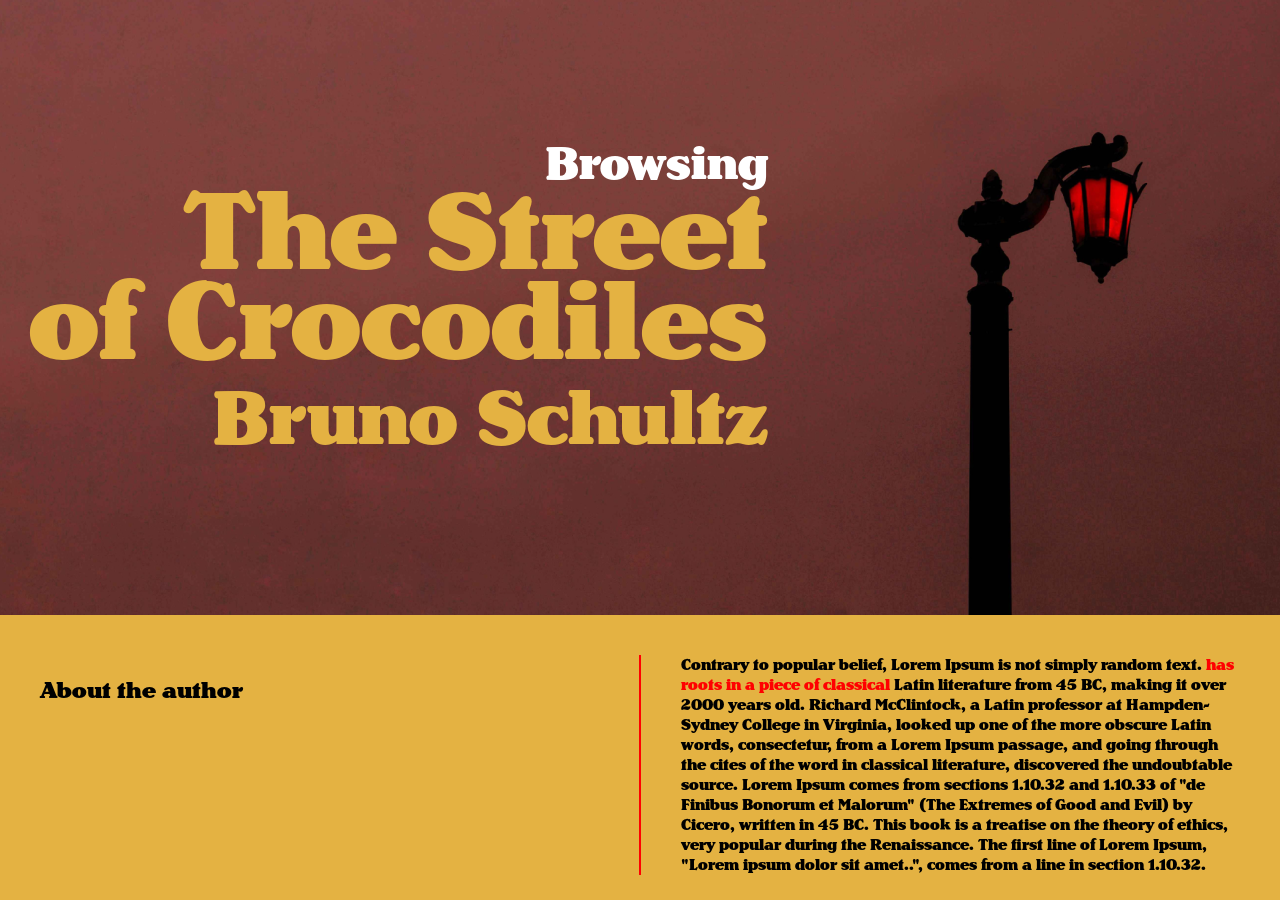
==== index.html @ d5dfa168 "Added overall design and assets" ====
<!DOCTYPE html>
<html lang="en">
  <head>
    <title>Marmo</title>
    <link rel="stylesheet" href="main.css">
  </head>
  <body>
    <div class="hero">
      <div class="hero__text">
          <h2 class="hero__browse">Browsing</h2>
          <h1 class="hero__croc">The Street <br>of Crocodiles</h1>
          <h2 class="hero__bruno">Bruno Schultz</h2>
      </div>
    </div>
    <div class="content-container">
      <div class="content">
        <div class="content__left">
           <h2>About the author</h2>
           <img src="" alt="">
        </div>
        <div class="content__right">
          Contrary to popular belief, Lorem Ipsum is not simply random text. <span class="cred"> has roots in a piece of classical </span>Latin literature from 45 BC, making it over 2000 years old. Richard McClintock, a Latin professor at Hampden-Sydney College in Virginia, looked up one of the more obscure Latin words, consectetur, from a Lorem Ipsum passage, and going through the cites of the word in classical literature, discovered the undoubtable source. Lorem Ipsum comes from sections 1.10.32 and 1.10.33 of "de Finibus Bonorum et Malorum" (The Extremes of Good and Evil) by Cicero, written in 45 BC. This book is a treatise on the theory of ethics, very popular during the Renaissance. The first line of Lorem Ipsum, "Lorem ipsum dolor sit amet..", comes from a line in section 1.10.32.
        </div>
      </div>
    </div>
  </body>
</html>
---- main.css ----
html,
body {
    margin: 0;
    width: 100%;
    height: 100%;
    background-color: #E4B242;
}

@font-face {
    font-family: "henriette";
    src: url("assets/henriette_black.woff") format('woff');
}

.hero-container {
    
}

.hero {
    position: relative;
    width: 100%;
    height: 615px;
    background-image: url(assets/hero-background.png);
    background-size: cover;
    background-repeat: no-repeat;
    
}

.hero__text {
    font-family: "henriette";
    text-align: right;
    max-width: 60%;
    padding-top: 140px;
}

.hero__croc {
    margin: 0;
    font-size: 115px;
    line-height: 90px;
    color: #E4B242;
}

.hero__browse {
    margin: 0;
    font-size: 48px;
    line-height: 48px;
    color: white;
}

.hero__bruno {
    margin: 0;
    font-size: 80px;
    color: #E4B242;
}

.content-container {
    max-width: 1400px;
    margin-left: auto;
    margin-right: auto;
    padding-top: 40px;
}

.content {
    font-family: "henriette";
    display: flex;
}

.content__left {
    flex-basis: 50%;
    padding: 0 40px 0 40px;
}

.content__right {
    flex-basis: 50%;
    padding: 0 40px 0 40px;
    border-left: 2px solid red;
}

.cred {
    color: red;
}
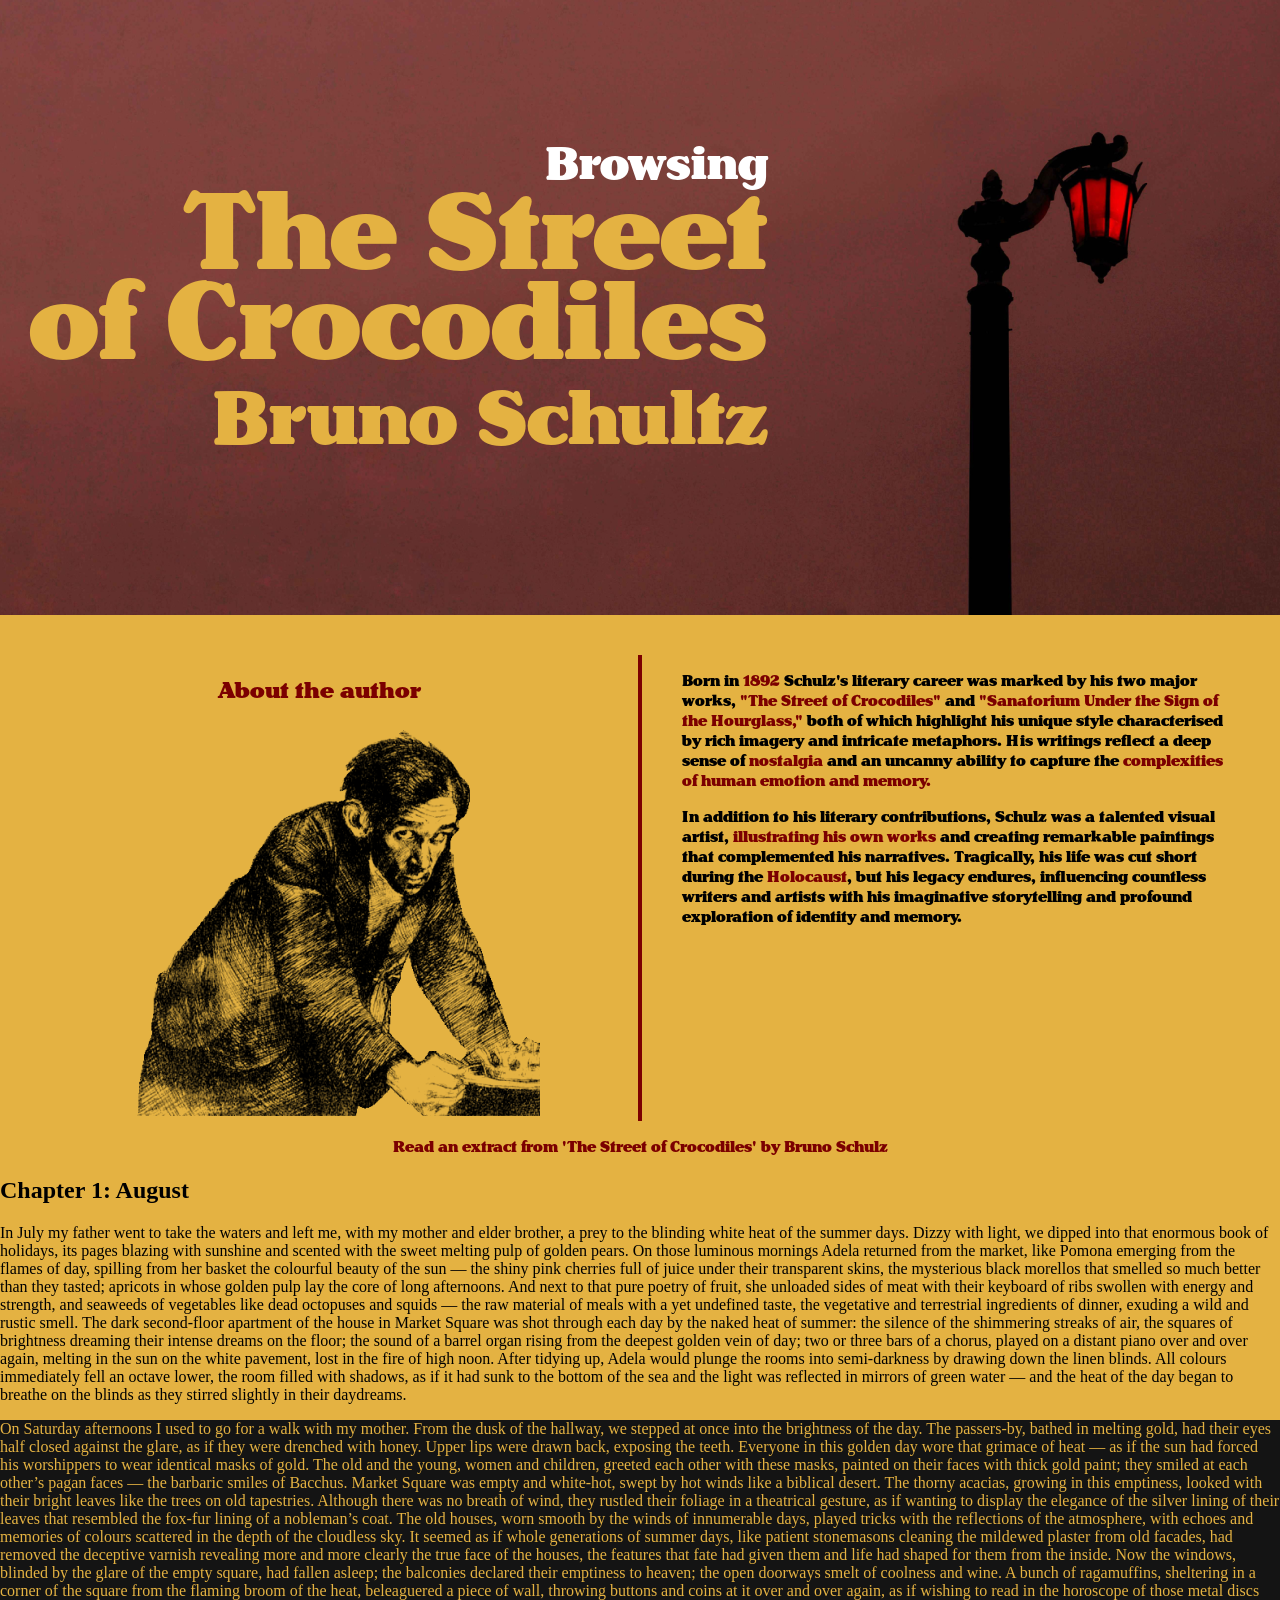
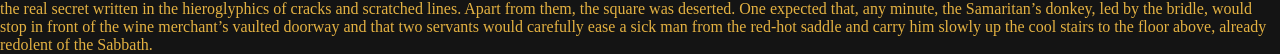
==== commit 878b6a4a: "70 percent done hope" ====
--- a/index.html
+++ b/index.html
@@ -1,27 +1,105 @@
 <!DOCTYPE html>
 <html lang="en">
-  <head>
-    <title>Marmo</title>
-    <link rel="stylesheet" href="main.css">
-  </head>
-  <body>
-    <div class="hero">
-      <div class="hero__text">
-          <h2 class="hero__browse">Browsing</h2>
-          <h1 class="hero__croc">The Street <br>of Crocodiles</h1>
-          <h2 class="hero__bruno">Bruno Schultz</h2>
+
+<head>
+  <title>The Street of Crocodiles</title>
+  <link rel="stylesheet" href="main.css">
+</head>
+
+<body>
+  <div class="hero">
+    <div class="hero__text">
+      <h2 class="hero__browse">Browsing</h2>
+      <h1 class="hero__croc">The Street <br>of Crocodiles</h1>
+      <h2 class="hero__bruno">Bruno Schultz</h2>
+    </div>
+  </div>
+  <div class="content-container">
+    <div class="content">
+      <div class="content__left">
+        <h2>About the author</h2>
+        <div class="hero__brunopic">
+          <img src="assets/brunotransparent.png" alt="Transparent image of Bruno Schultz' self-portrait">
+        </div>
+      </div>
+      <div class="content__right">
+        <p>Born in <span style="color: #7B0000;">1892</span> Schulz's literary career was marked by his two major works,
+          <span style="color: #7B0000;">"The Street of Crocodiles"</span> and <span style="color: #7B0000;">"Sanatorium
+            Under the Sign of the Hourglass,"</span> both of which highlight his unique style characterised by rich
+          imagery and intricate metaphors. His writings reflect a deep sense of <span
+            style="color: #7B0000;">nostalgia</span> and an uncanny ability to capture the <span
+            style="color: #7B0000;">complexities of human emotion and memory.</span>
+        </p>
+
+        <p> In addition to his literary contributions, Schulz was a talented visual artist, <span
+            style="color: #7B0000;">illustrating his own works</span> and creating remarkable paintings that
+          complemented
+          his narratives. Tragically, his life was cut short during the <span style="color: #7B0000;">Holocaust</span>,
+          but his legacy endures, influencing countless writers and artists with his imaginative storytelling and
+          profound
+          exploration of identity and memory.</p>
       </div>
     </div>
-    <div class="content-container">
-      <div class="content">
-        <div class="content__left">
-           <h2>About the author</h2>
-           <img src="" alt="">
+    <div class="content__read">
+      <p>Read an extract from 'The Street of Crocodiles' by Bruno Schulz</p>
+    </div>
+    <div class="body-container">
+      <div class="body__top">
+        <div class="body__chapter">
+          <h2>Chapter 1: August</h2>
         </div>
-        <div class="content__right">
-          Contrary to popular belief, Lorem Ipsum is not simply random text. <span class="cred"> has roots in a piece of classical </span>Latin literature from 45 BC, making it over 2000 years old. Richard McClintock, a Latin professor at Hampden-Sydney College in Virginia, looked up one of the more obscure Latin words, consectetur, from a Lorem Ipsum passage, and going through the cites of the word in classical literature, discovered the undoubtable source. Lorem Ipsum comes from sections 1.10.32 and 1.10.33 of "de Finibus Bonorum et Malorum" (The Extremes of Good and Evil) by Cicero, written in 45 BC. This book is a treatise on the theory of ethics, very popular during the Renaissance. The first line of Lorem Ipsum, "Lorem ipsum dolor sit amet..", comes from a line in section 1.10.32.
-        </div>
+        <p>In July my father went to take the waters and left me, with my mother and elder brother, a prey to the
+          blinding white heat of the summer days. Dizzy with light, we dipped into that enormous book of holidays, its
+          pages blazing with sunshine and scented with the sweet melting pulp of golden pears.
+
+          On those luminous mornings Adela returned from the market, like Pomona emerging from the flames of day,
+          spilling from her basket the colourful beauty of the sun — the shiny pink cherries full of juice under their
+          transparent skins, the mysterious black morellos that smelled so much better than they tasted; apricots in
+          whose golden pulp lay the core of long afternoons. And next to that pure poetry of fruit, she unloaded sides
+          of meat with their keyboard of ribs swollen with energy and strength, and seaweeds of vegetables like dead
+          octopuses and squids — the raw material of meals with a yet undefined taste, the vegetative and terrestrial
+          ingredients of dinner, exuding a wild and rustic smell.
+
+          The dark second-floor apartment of the house in Market Square was shot through each day by the naked heat of
+          summer: the silence of the shimmering streaks of air, the squares of brightness dreaming their intense
+          dreams on the floor; the sound of a barrel organ rising from the deepest golden vein of day; two or three
+          bars of a chorus, played on a distant piano over and over again, melting in the sun on the white pavement,
+          lost in the fire of high noon.
+
+          After tidying up, Adela would plunge the rooms into semi-darkness by drawing down the linen blinds. All
+          colours immediately fell an octave lower, the room filled with shadows, as if it had sunk to the bottom of
+          the sea and the light was reflected in mirrors of green water — and the heat of the day began to breathe on
+          the blinds as they stirred slightly in their daydreams.
+        </p>
+      </div>
+      <div class="body__mid">
+        <p>On Saturday afternoons I used to go for a walk with my mother. From the dusk of the hallway, we stepped at
+          once into the brightness of the day. The passers-by, bathed in melting gold, had their eyes half closed
+          against the glare, as if they were drenched with honey. Upper lips were drawn back, exposing the teeth.
+          Everyone in this golden day wore that grimace of heat — as if the sun had forced his worshippers to wear
+          identical masks of gold. The old and the young, women and children, greeted each other with these masks,
+          painted on their faces with thick gold paint; they smiled at each other’s pagan faces — the barbaric smiles of
+          Bacchus.
+
+          Market Square was empty and white-hot, swept by hot winds like a biblical desert. The thorny acacias, growing
+          in this emptiness, looked with their bright leaves like the trees on old tapestries. Although there was no
+          breath of wind, they rustled their foliage in a theatrical gesture, as if wanting to display the elegance of
+          the silver lining of their leaves that resembled the fox-fur lining of a nobleman’s coat. The old houses, worn
+          smooth by the winds of innumerable days, played tricks with the reflections of the atmosphere, with echoes and
+          memories of colours scattered in the depth of the cloudless sky. It seemed as if whole generations of summer
+          days, like patient stonemasons cleaning the mildewed plaster from old facades, had removed the deceptive
+          varnish revealing more and more clearly the true face of the houses, the features that fate had given them and
+          life had shaped for them from the inside. Now the windows, blinded by the glare of the empty square, had
+          fallen asleep; the balconies declared their emptiness to heaven; the open doorways smelt of coolness and wine.
+
+          A bunch of ragamuffins, sheltering in a corner of the square from the flaming broom of the heat, beleaguered a
+          piece of wall, throwing buttons and coins at it over and over again, as if wishing to read in the horoscope of
+          those metal discs the real secret written in the hieroglyphics of cracks and scratched lines. Apart from them,
+          the square was deserted. One expected that, any minute, the Samaritan’s donkey, led by the bridle, would stop
+          in front of the wine merchant’s vaulted doorway and that two servants would carefully ease a sick man from the
+          red-hot saddle and carry him slowly up the cool stairs to the floor above, already redolent of the Sabbath.</p>
       </div>
     </div>
-  </body>
-</html>
+</body>
+
+</html>
--- a/main.css
+++ b/main.css
@@ -9,10 +9,6 @@
 @font-face {
     font-family: "henriette";
     src: url("assets/henriette_black.woff") format('woff');
-}
-
-.hero-container {
-    
 }
 
 .hero {
@@ -67,14 +63,34 @@
 .content__left {
     flex-basis: 50%;
     padding: 0 40px 0 40px;
+    text-align: center;
+    color: #7B0000;
 }
 
 .content__right {
     flex-basis: 50%;
     padding: 0 40px 0 40px;
-    border-left: 2px solid red;
+    border-left: 4px solid #7B0000;
 }
 
-.cred {
-    color: red;
+.hero__brunopic {
+    max-width: 440;
+    max-height: 390;
+}
+
+.content__read {
+    font-family: "henriette";
+    text-align: center;
+    color: #7B0000;
+
+}
+
+.body__top {
+
+}
+
+.body__mid {
+    background-color: #141414;
+    max-width: 100%;
+    color: #E4B242;
 }
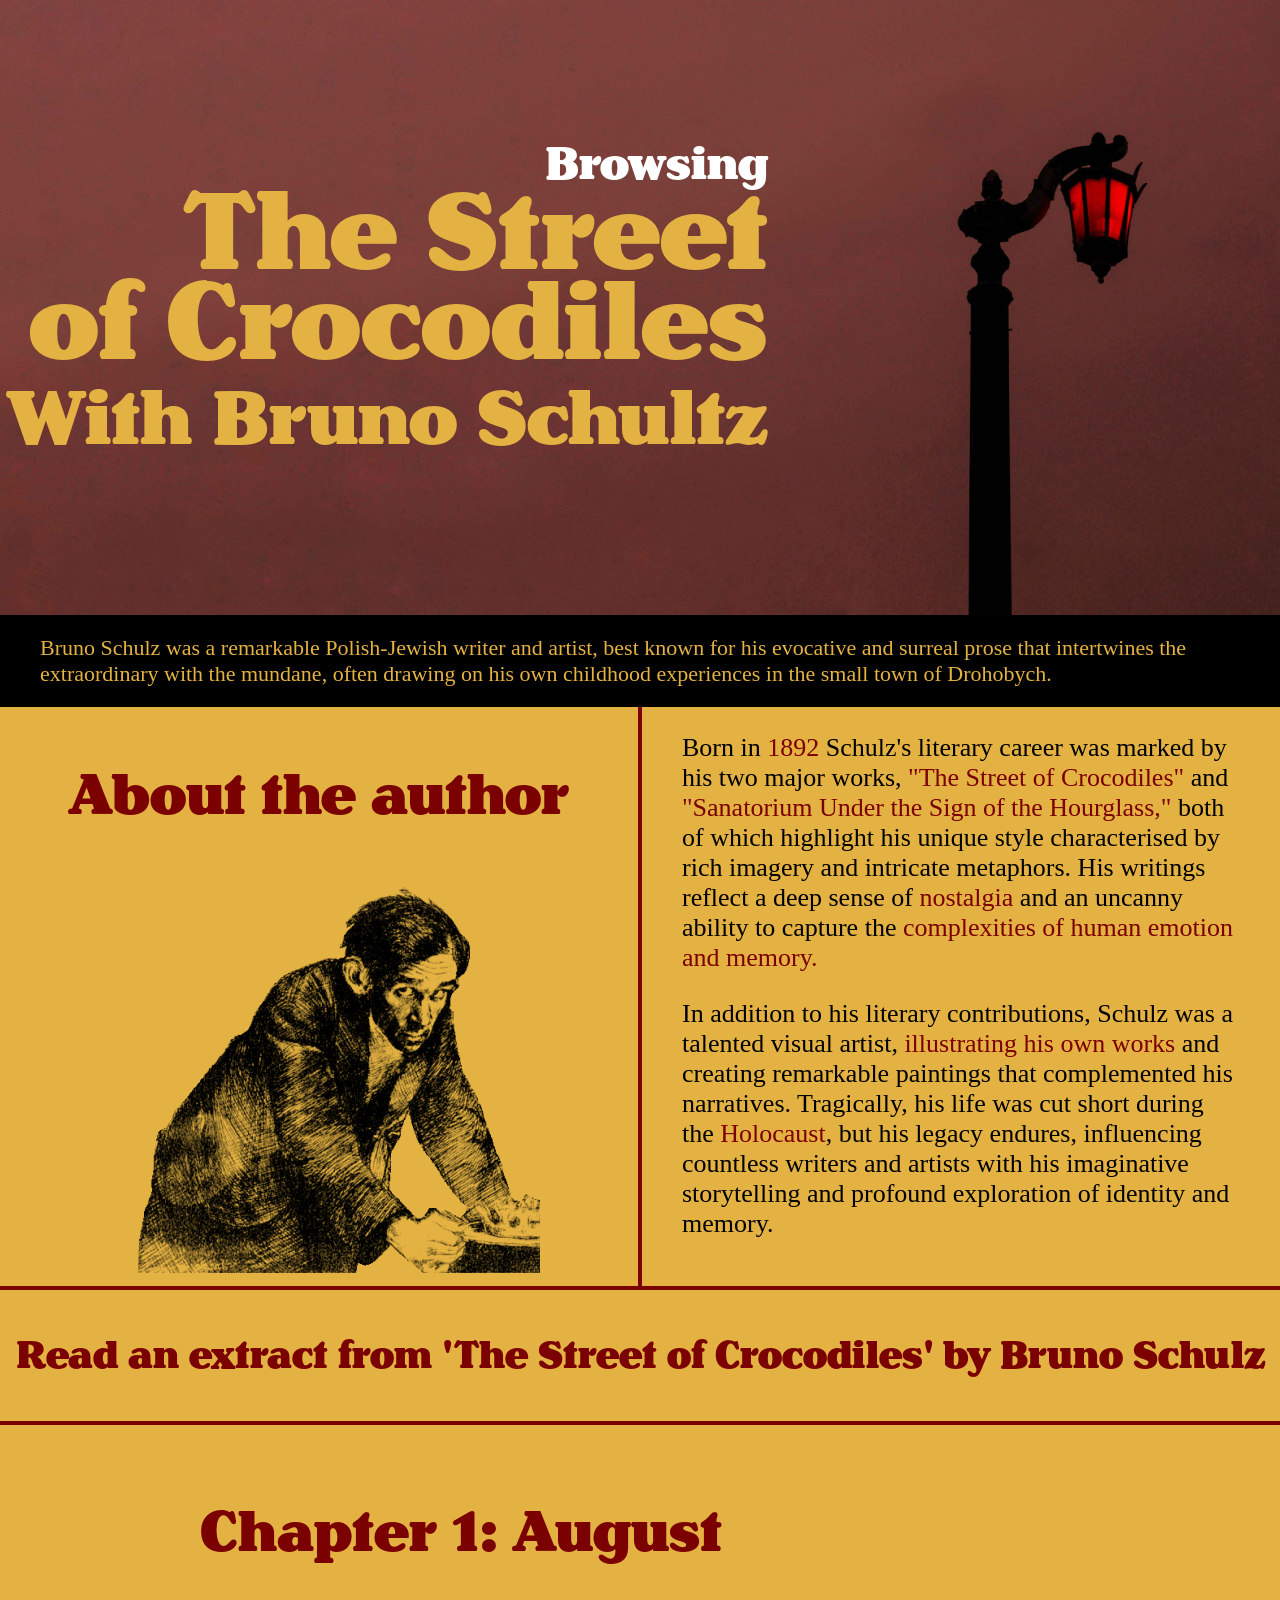
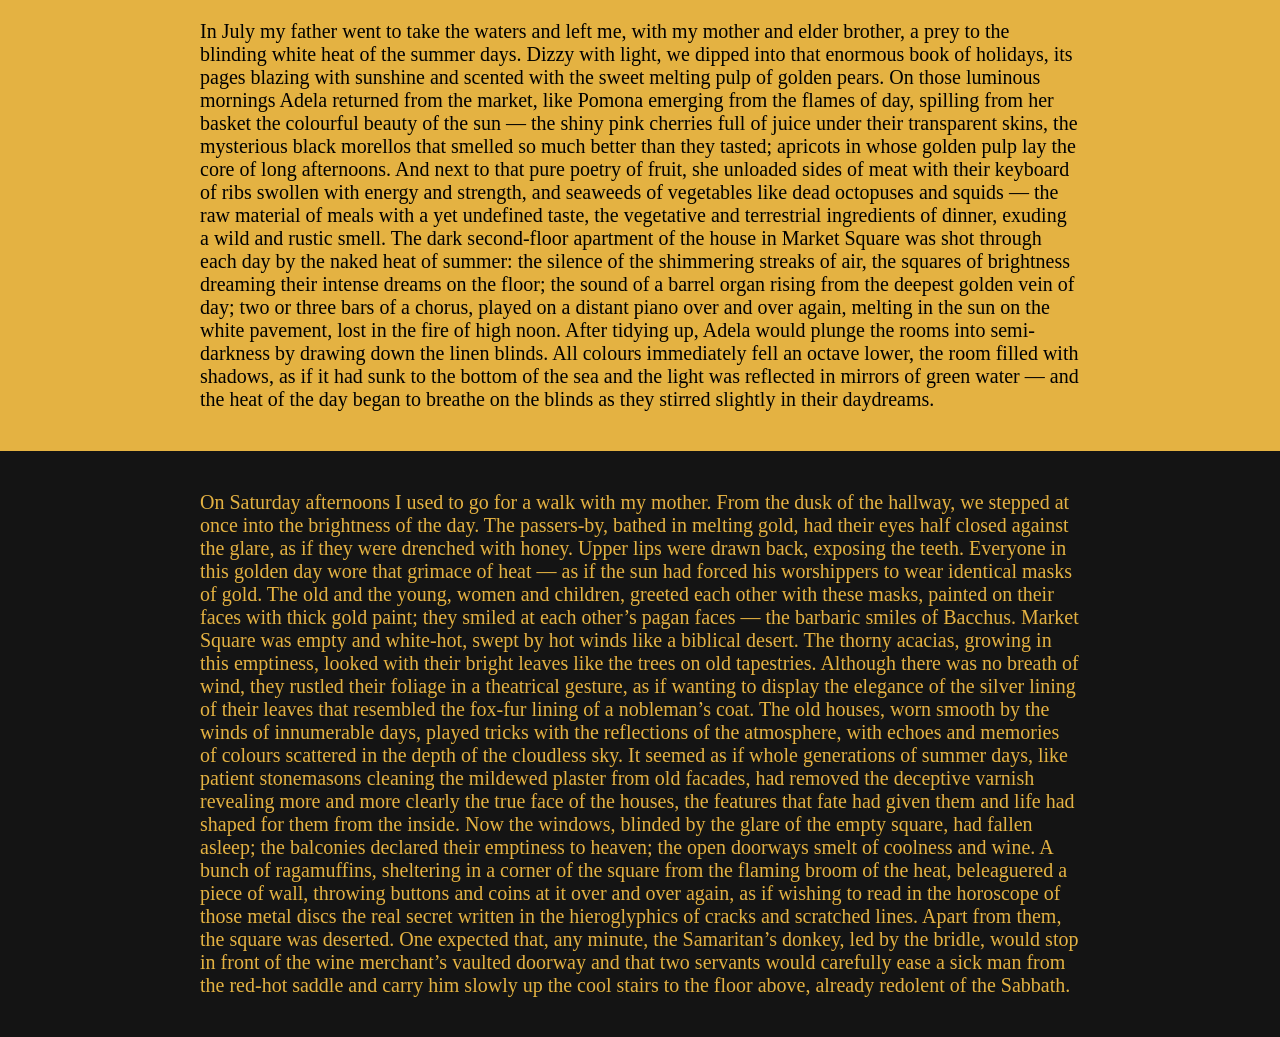
==== commit 4e738682: "colour n boxes" ====
--- a/index.html
+++ b/index.html
@@ -5,14 +5,24 @@
   <title>The Street of Crocodiles</title>
   <link rel="stylesheet" href="main.css">
 </head>
+<style>
+  html {
+    cursor: url(), auto;
+  }
+</style>
 
 <body>
   <div class="hero">
     <div class="hero__text">
-      <h2 class="hero__browse">Browsing</h2>
+      <h1 class="hero__browse">Browsing</h1>
       <h1 class="hero__croc">The Street <br>of Crocodiles</h1>
-      <h2 class="hero__bruno">Bruno Schultz</h2>
+      <h2 class="hero__bruno">With Bruno Schultz</h2>
     </div>
+  </div>
+  <div class="content-pro">
+    <p>Bruno Schulz was a remarkable Polish-Jewish writer and artist, best known for his evocative and surreal prose
+      that intertwines the extraordinary with the mundane, often drawing on his own childhood experiences in the small
+      town of Drohobych.</p>
   </div>
   <div class="content-container">
     <div class="content">
@@ -97,7 +107,8 @@
           those metal discs the real secret written in the hieroglyphics of cracks and scratched lines. Apart from them,
           the square was deserted. One expected that, any minute, the Samaritan’s donkey, led by the bridle, would stop
           in front of the wine merchant’s vaulted doorway and that two servants would carefully ease a sick man from the
-          red-hot saddle and carry him slowly up the cool stairs to the floor above, already redolent of the Sabbath.</p>
+          red-hot saddle and carry him slowly up the cool stairs to the floor above, already redolent of the Sabbath.
+        </p>
       </div>
     </div>
 </body>
--- a/main.css
+++ b/main.css
@@ -11,6 +11,11 @@
     src: url("assets/henriette_black.woff") format('woff');
 }
 
+@font-face {
+    font-family: "henriette-reg";
+    src: url("assets/henriette_reg.woff") format('woff');
+}
+
 .hero {
     position: relative;
     width: 100%;
@@ -18,7 +23,6 @@
     background-image: url(assets/hero-background.png);
     background-size: cover;
     background-repeat: no-repeat;
-    
 }
 
 .hero__text {
@@ -52,22 +56,38 @@
     max-width: 1400px;
     margin-left: auto;
     margin-right: auto;
-    padding-top: 40px;
 }
 
 .content {
-    font-family: "henriette";
+    font-family: "henriette_reg";
     display: flex;
 }
 
+.content-pro {
+    font-family: "henriette_reg";
+    font-size: 22px;
+    background-color: black;
+    color: #E4B242;
+    padding: 20px 0 20px 0;
+}
+
+.content-pro p{
+    max-width: 1200px;
+    margin: 0 auto 0 auto;
+}
+
 .content__left {
+    font-size: 40px;
+    font-family: "henriette";
     flex-basis: 50%;
+    margin: 0px 0px 0px 0px;
     padding: 0 40px 0 40px;
     text-align: center;
     color: #7B0000;
 }
 
 .content__right {
+    font-size: 26px;
     flex-basis: 50%;
     padding: 0 40px 0 40px;
     border-left: 4px solid #7B0000;
@@ -79,18 +99,33 @@
 }
 
 .content__read {
+    font-size: 40px;
     font-family: "henriette";
     text-align: center;
+    color: #7B0000;
+    border-bottom: 4px solid #7B0000;
+    border-top: 4px solid #7B0000;
+
+}
+
+.body__chapter {
+    font-size: 40px;
+    font-family: "henriette";
     color: #7B0000;
 
 }
 
 .body__top {
-
+    font-size: 20px;
+    font-family: "henriette_reg";
+    padding: 20px 200px 20px 200px;
 }
 
 .body__mid {
+    font-size: 20px;
+    font-family: "henriette_reg";
     background-color: #141414;
     max-width: 100%;
     color: #E4B242;
+    padding: 20px 200px 20px 200px;
 }
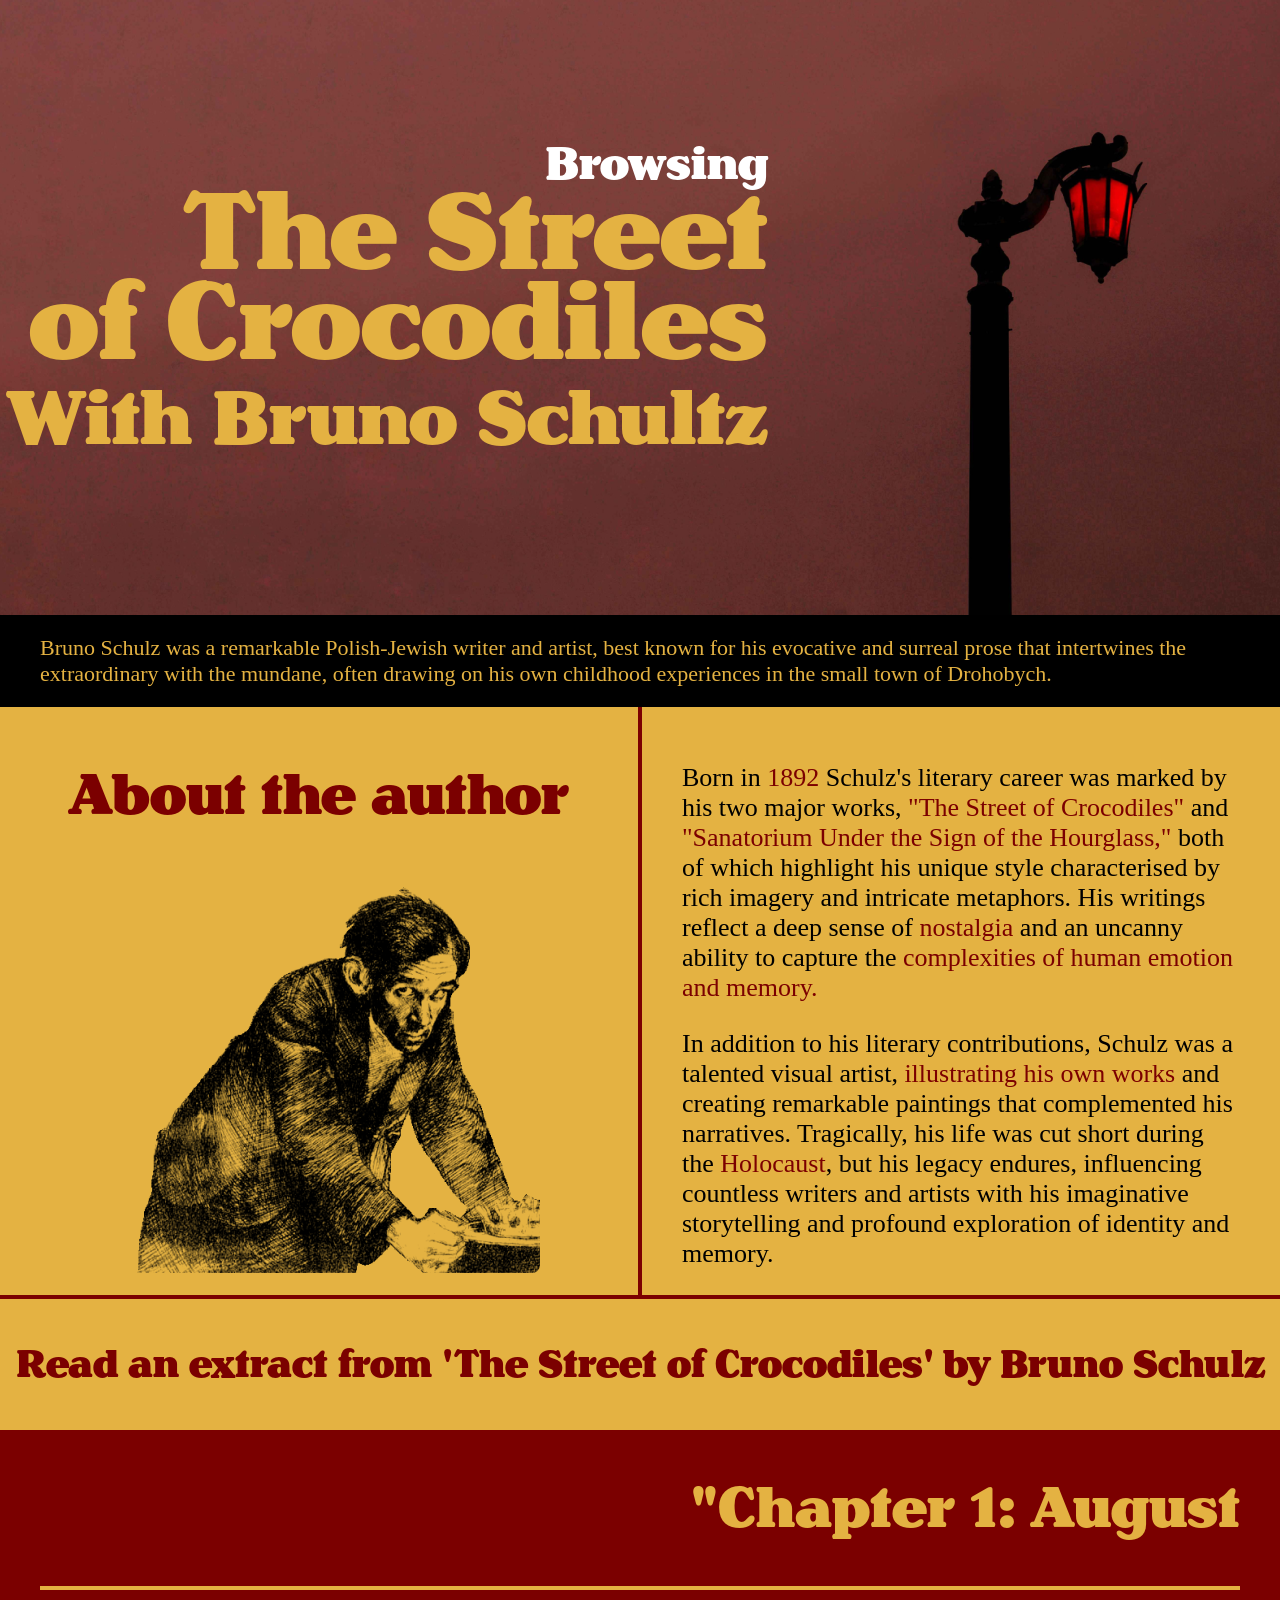
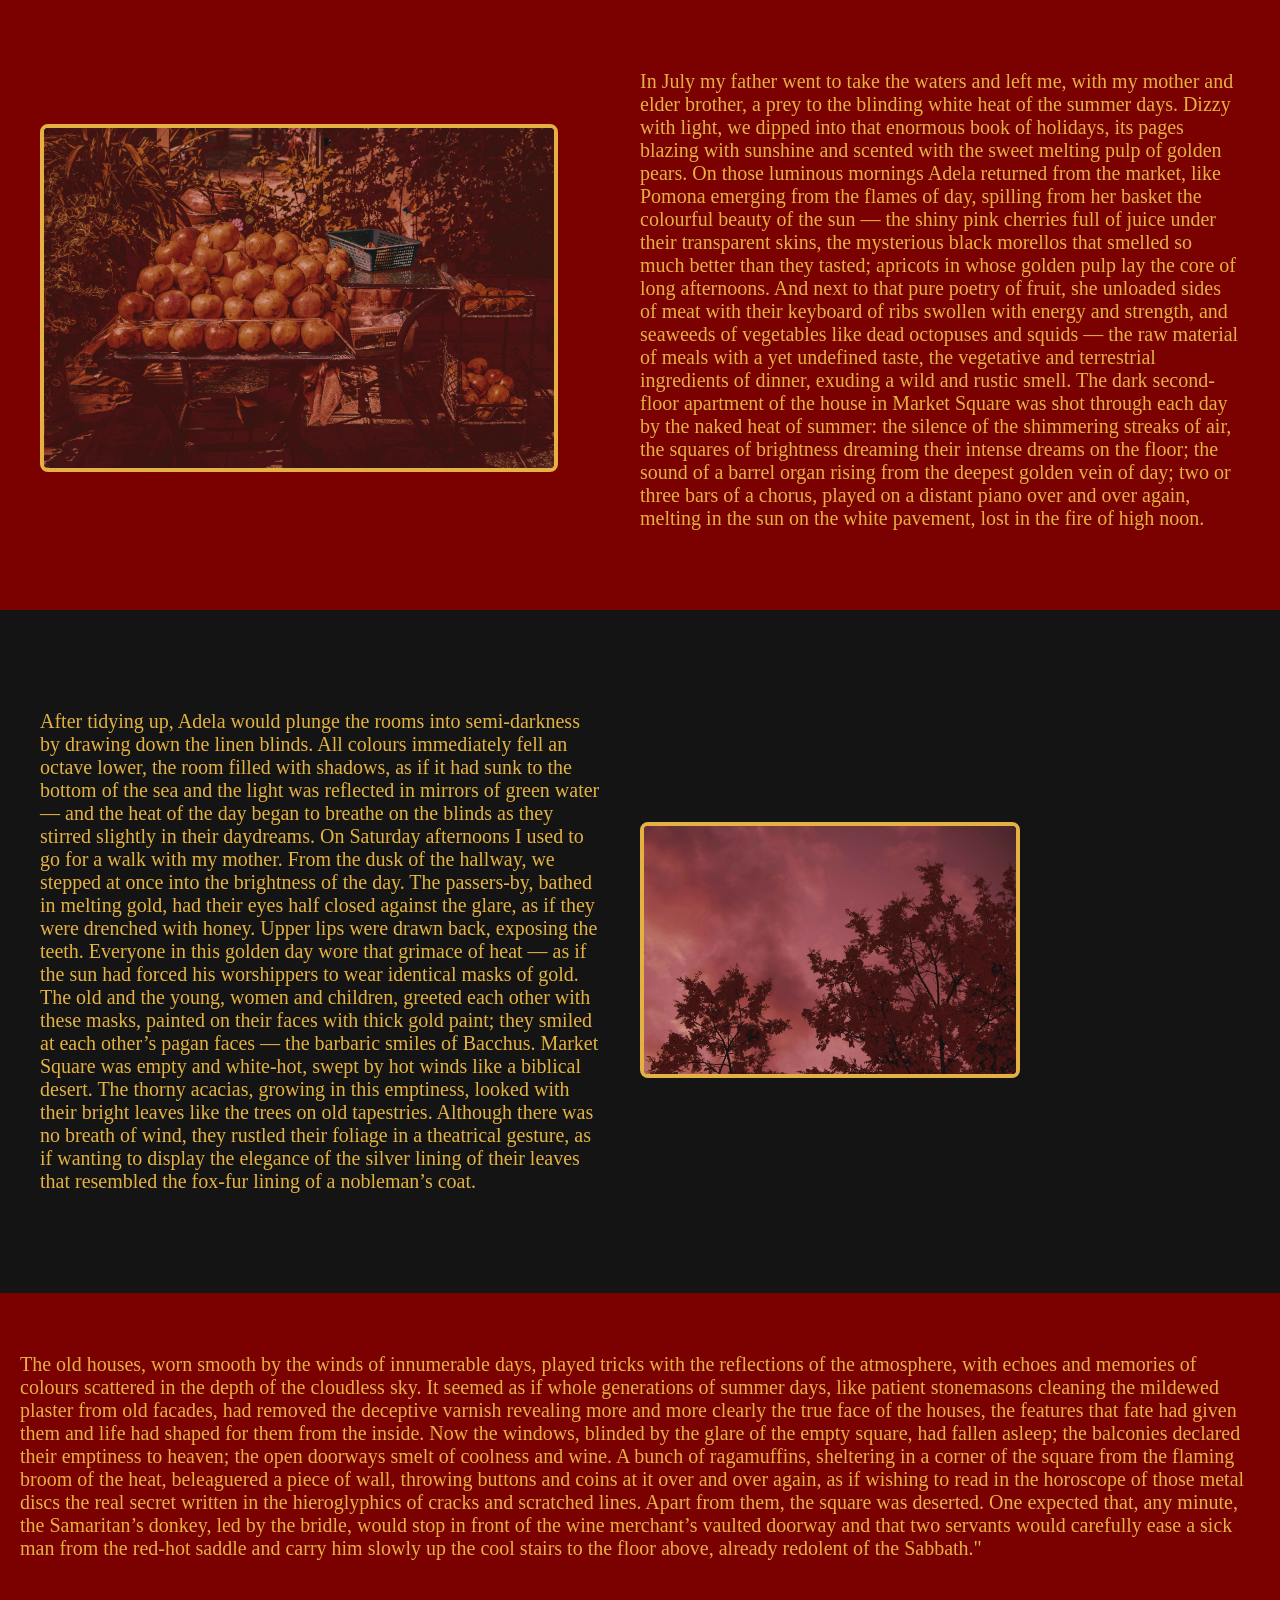
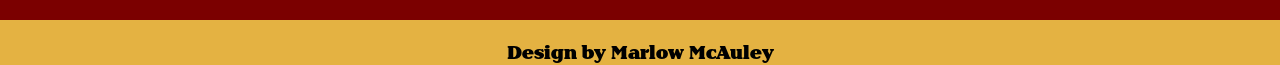
==== commit 288037b7: "fixed black box" ====
--- a/index.html
+++ b/index.html
@@ -8,6 +8,10 @@
 <style>
   html {
     cursor: url(), auto;
+  }
+
+  img {
+    border-radius: 8px;
   }
 </style>
 
@@ -28,8 +32,9 @@
     <div class="content">
       <div class="content__left">
         <h2>About the author</h2>
-        <div class="hero__brunopic">
-          <img src="assets/brunotransparent.png" alt="Transparent image of Bruno Schultz' self-portrait">
+        <div class="brunopic">
+          <img src="assets/brunotransparent.png" alt="Transparent image of Bruno Schultz' self-portrait" width="441"
+            height="390">
         </div>
       </div>
       <div class="content__right">
@@ -46,18 +51,22 @@
           complemented
           his narratives. Tragically, his life was cut short during the <span style="color: #7B0000;">Holocaust</span>,
           but his legacy endures, influencing countless writers and artists with his imaginative storytelling and
-          profound
-          exploration of identity and memory.</p>
+          profound exploration of identity and memory.</p>
       </div>
     </div>
     <div class="content__read">
       <p>Read an extract from 'The Street of Crocodiles' by Bruno Schulz</p>
     </div>
-    <div class="body-container">
-      <div class="body__top">
-        <div class="body__chapter">
-          <h2>Chapter 1: August</h2>
-        </div>
+  </div>
+  <div class="body-container">
+    <div class="body__chapter">
+      <h2>"Chapter 1: August</h2>
+    </div>
+    <div class="body__top">
+      <div class="top__fruit">
+        <img src="assets/fruitred.jpg" alt="a stall of pomegranites sitting with a red hue" width="510" height="340">
+      </div>
+      <div class="top__text">
         <p>In July my father went to take the waters and left me, with my mother and elder brother, a prey to the
           blinding white heat of the summer days. Dizzy with light, we dipped into that enormous book of holidays, its
           pages blazing with sunshine and scented with the sweet melting pulp of golden pears.
@@ -75,15 +84,19 @@
           dreams on the floor; the sound of a barrel organ rising from the deepest golden vein of day; two or three
           bars of a chorus, played on a distant piano over and over again, melting in the sun on the white pavement,
           lost in the fire of high noon.
-
-          After tidying up, Adela would plunge the rooms into semi-darkness by drawing down the linen blinds. All
+        </p>
+      </div>
+    </div>
+  </div>
+  <div class="mid-container">
+    <div class="body__mid">
+      <div class="mid__text">
+        <p>After tidying up, Adela would plunge the rooms into semi-darkness by drawing down the linen blinds. All
           colours immediately fell an octave lower, the room filled with shadows, as if it had sunk to the bottom of
           the sea and the light was reflected in mirrors of green water — and the heat of the day began to breathe on
           the blinds as they stirred slightly in their daydreams.
-        </p>
-      </div>
-      <div class="body__mid">
-        <p>On Saturday afternoons I used to go for a walk with my mother. From the dusk of the hallway, we stepped at
+
+          On Saturday afternoons I used to go for a walk with my mother. From the dusk of the hallway, we stepped at
           once into the brightness of the day. The passers-by, bathed in melting gold, had their eyes half closed
           against the glare, as if they were drenched with honey. Upper lips were drawn back, exposing the teeth.
           Everyone in this golden day wore that grimace of heat — as if the sun had forced his worshippers to wear
@@ -94,23 +107,38 @@
           Market Square was empty and white-hot, swept by hot winds like a biblical desert. The thorny acacias, growing
           in this emptiness, looked with their bright leaves like the trees on old tapestries. Although there was no
           breath of wind, they rustled their foliage in a theatrical gesture, as if wanting to display the elegance of
-          the silver lining of their leaves that resembled the fox-fur lining of a nobleman’s coat. The old houses, worn
-          smooth by the winds of innumerable days, played tricks with the reflections of the atmosphere, with echoes and
-          memories of colours scattered in the depth of the cloudless sky. It seemed as if whole generations of summer
-          days, like patient stonemasons cleaning the mildewed plaster from old facades, had removed the deceptive
-          varnish revealing more and more clearly the true face of the houses, the features that fate had given them and
-          life had shaped for them from the inside. Now the windows, blinded by the glare of the empty square, had
-          fallen asleep; the balconies declared their emptiness to heaven; the open doorways smelt of coolness and wine.
-
-          A bunch of ragamuffins, sheltering in a corner of the square from the flaming broom of the heat, beleaguered a
-          piece of wall, throwing buttons and coins at it over and over again, as if wishing to read in the horoscope of
-          those metal discs the real secret written in the hieroglyphics of cracks and scratched lines. Apart from them,
-          the square was deserted. One expected that, any minute, the Samaritan’s donkey, led by the bridle, would stop
-          in front of the wine merchant’s vaulted doorway and that two servants would carefully ease a sick man from the
-          red-hot saddle and carry him slowly up the cool stairs to the floor above, already redolent of the Sabbath.
+          the silver lining of their leaves that resembled the fox-fur lining of a nobleman’s coat.
         </p>
       </div>
+      <div class="mid__tree">
+        <img src="assets/treered.jpg" alt="blossom tree with a sky background with a red hue over the whole image"
+          width="372" height="248">
+      </div>
     </div>
+  </div>
+  <div class="body__end">
+    <p>
+      The old houses, worn smooth by the winds of innumerable days, played tricks with the reflections of the
+      atmosphere, with echoes and memories of colours scattered in the depth of the cloudless sky. It seemed as if
+      whole generations of summer days, like patient stonemasons cleaning the mildewed plaster from old facades, had
+      removed the deceptive varnish revealing more and more clearly the true face of the houses, the features that
+      fate had given them and life had shaped for them from the inside. Now the windows, blinded by the glare of the
+      empty square, had fallen asleep; the balconies declared their emptiness to heaven; the open doorways smelt of
+      coolness and wine.
+
+      A bunch of ragamuffins, sheltering in a corner of the square from the flaming broom of the heat, beleaguered a
+      piece of wall, throwing buttons and coins at it over and over again, as if wishing to read in the horoscope of
+      those metal discs the real secret written in the hieroglyphics of cracks and scratched lines. Apart from them,
+      the square was deserted. One expected that, any minute, the Samaritan’s donkey, led by the bridle, would stop
+      in front of the wine merchant’s vaulted doorway and that two servants would carefully ease a sick man from the
+      red-hot saddle and carry him slowly up the cool stairs to the floor above, already redolent of the Sabbath."
+    </p>
+  </div>
+  <div class="credit">
+    <p>
+      Design by Marlow McAuley
+    </p>
+  </div>
 </body>
 
 </html>
--- a/main.css
+++ b/main.css
@@ -19,7 +19,7 @@
 .hero {
     position: relative;
     width: 100%;
-    height: 615px;
+    height: 38.4375rem;
     background-image: url(assets/hero-background.png);
     background-size: cover;
     background-repeat: no-repeat;
@@ -29,31 +29,31 @@
     font-family: "henriette";
     text-align: right;
     max-width: 60%;
-    padding-top: 140px;
+    padding-top: 8.75rem;
 }
 
 .hero__croc {
     margin: 0;
-    font-size: 115px;
-    line-height: 90px;
+    font-size: 7.1875rem;
+    line-height: 5.625rem;
     color: #E4B242;
 }
 
 .hero__browse {
     margin: 0;
-    font-size: 48px;
-    line-height: 48px;
+    font-size: 3rem;
+    line-height: 3rem;
     color: white;
 }
 
 .hero__bruno {
     margin: 0;
-    font-size: 80px;
+    font-size: 5rem;
     color: #E4B242;
 }
 
 .content-container {
-    max-width: 1400px;
+    max-width: 87.5rem;
     margin-left: auto;
     margin-right: auto;
 }
@@ -65,67 +65,141 @@
 
 .content-pro {
     font-family: "henriette_reg";
-    font-size: 22px;
+    font-size: 1.375rem;
     background-color: black;
     color: #E4B242;
-    padding: 20px 0 20px 0;
-}
-
-.content-pro p{
-    max-width: 1200px;
+    padding: 1.25rem 0 1.25rem 0;
+}
+
+.content-pro p {
+    max-width: 75rem;
     margin: 0 auto 0 auto;
 }
 
 .content__left {
-    font-size: 40px;
-    font-family: "henriette";
-    flex-basis: 50%;
-    margin: 0px 0px 0px 0px;
-    padding: 0 40px 0 40px;
+    font-size: 2.5rem;
+    font-family: "henriette";
+    flex-basis: 50%;
+    margin: 0rem 0rem 0rem 0rem;
+    padding: 0 2.5rem 0 2.5rem;
     text-align: center;
     color: #7B0000;
 }
 
 .content__right {
-    font-size: 26px;
-    flex-basis: 50%;
-    padding: 0 40px 0 40px;
-    border-left: 4px solid #7B0000;
-}
-
-.hero__brunopic {
-    max-width: 440;
-    max-height: 390;
+    font-size: 1.625rem;
+    flex-basis: 50%;
+    padding: 1.875rem 2.5rem 0 2.5rem;
+    border-left: 0.25rem solid #7B0000;
 }
 
 .content__read {
-    font-size: 40px;
+    font-size: 2.5rem;
     font-family: "henriette";
     text-align: center;
     color: #7B0000;
-    border-bottom: 4px solid #7B0000;
-    border-top: 4px solid #7B0000;
-
+    border-top: 0.25rem solid #7B0000;
+}
+
+.body-container {
+    background-color: #7B0000;
+    color: #E4B242;
+    margin: 0 auto 0 auto;
+}
+
+.body-container p {
+    max-width: 75rem;
+    text-align: left;
+    margin: 0 auto 0 auto;
+
+}
+
+.body-container h2 {
+    max-width: 75rem;
+    margin: 0 auto 0 auto;
 }
 
 .body__chapter {
-    font-size: 40px;
-    font-family: "henriette";
-    color: #7B0000;
-
+    font-size: 2.5rem;
+    max-width: 75rem;
+    font-family: "henriette";
+    color: #E4B242;
+    padding: 2.5rem 0 2.5rem 0;
+    text-align: right;
+    border-bottom: 0.25rem solid #E4B242;
+    margin: 0 auto 0 auto;
 }
 
 .body__top {
-    font-size: 20px;
-    font-family: "henriette_reg";
-    padding: 20px 200px 20px 200px;
+    font-size: 1.25rem;
+    max-width: 75rem;
+    font-family: "henriette_reg";
+    padding: 2.5rem 1.25rem 2.5rem 1.25rem;
+    display: flex;
+    margin: 0 auto 0 auto;
+    align-items: center;
+    justify-content: center;
+}
+
+.top__fruit {
+
+    img {
+        border: 4px solid #E4B242;
+    }
+
+    flex-basis: 50%;
+    padding: 2.5rem 0 2.5rem 0;
+
+}
+
+.top__text {
+    flex-basis: 50%;
+    padding: 2.5rem 0 2.5rem 0;
+}
+
+.mid-container {
+    background-color: #141414;
 }
 
 .body__mid {
-    font-size: 20px;
-    font-family: "henriette_reg";
-    background-color: #141414;
+    max-width: 75rem;
+    padding: 2.5rem 1.25rem 2.5rem 1.25rem;
+    display: flex;
+    margin: 0 auto 0 auto;
+    align-items: center;
+    justify-content: center;
+}
+
+.mid__text {
+    flex-basis: 50%;
+    font-size: 1.25rem;
+    font-family: "henriette_reg";
+    color: #E4B242;
+    padding: 2.5rem 0 2.5rem 0;
+}
+
+.mid__tree {
+    img {
+        border: 4px solid #E4B242;
+    }
+
+    flex-basis: 50%;
+    padding: 2.5rem 2.5rem 2.5rem 2.5rem;
+}
+
+.body__end {
+    font-size: 1.25rem;
+    font-family: "henriette_reg";
+    background-color: #7B0000;
     max-width: 100%;
     color: #E4B242;
-    padding: 20px 200px 20px 200px;
+    padding: 2.5rem 1.25rem 2.5rem 1.25rem;
+}
+
+.credit {
+    text-align: center;
+    font-family: "henriette";
+    font-size: 1.25rem;
+    color: black;
+
 }
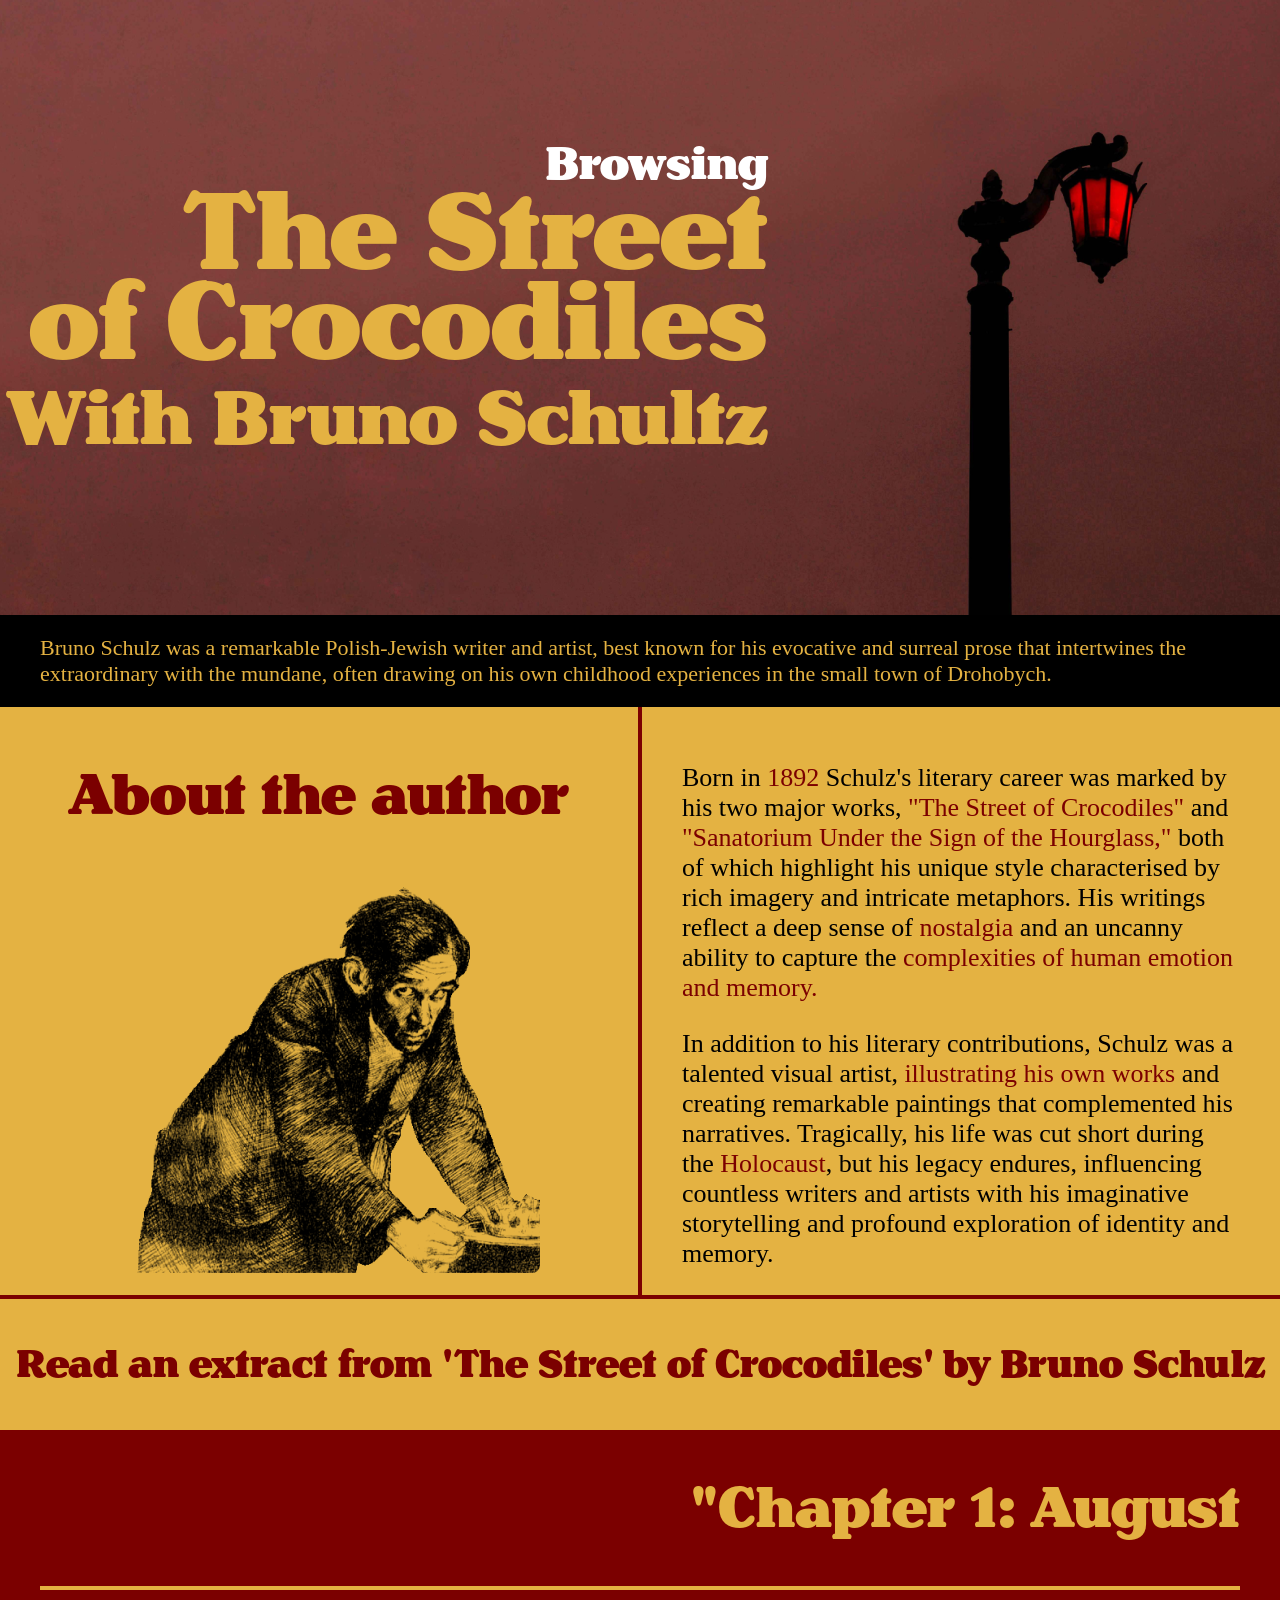
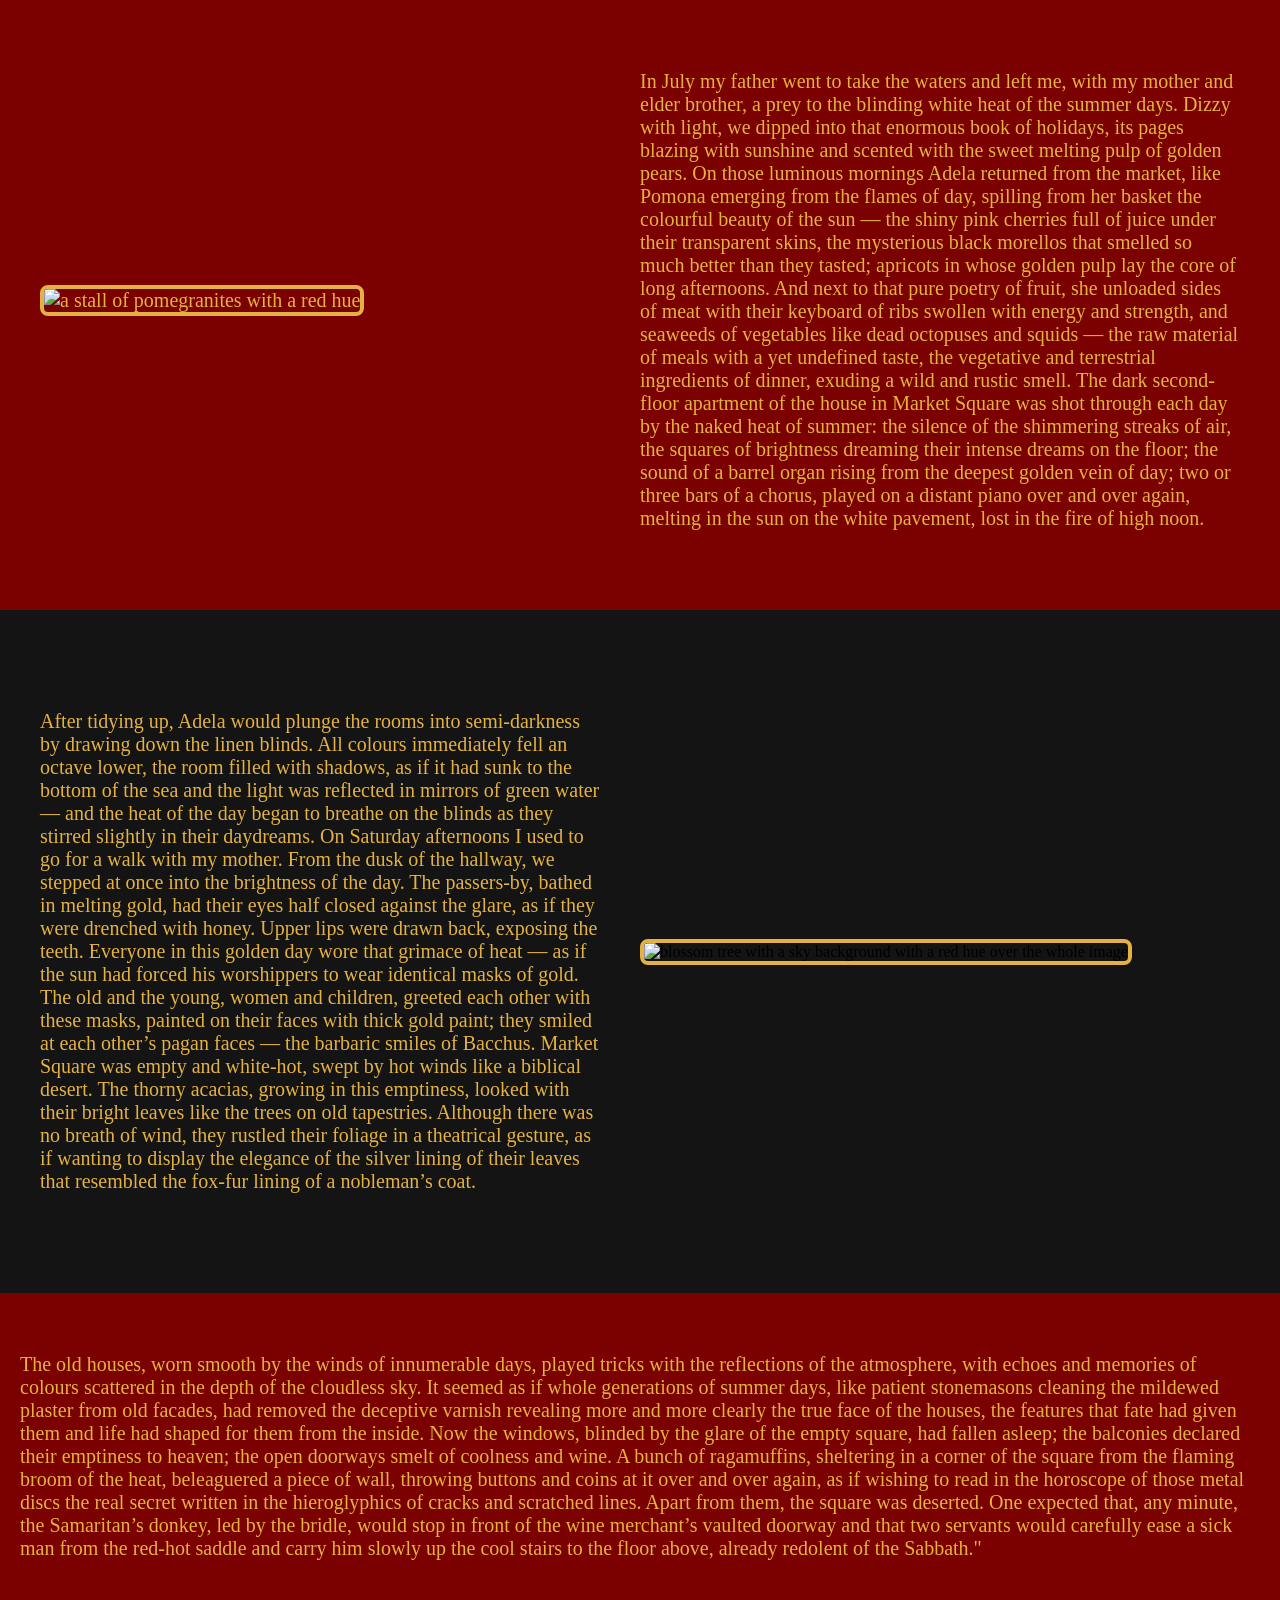
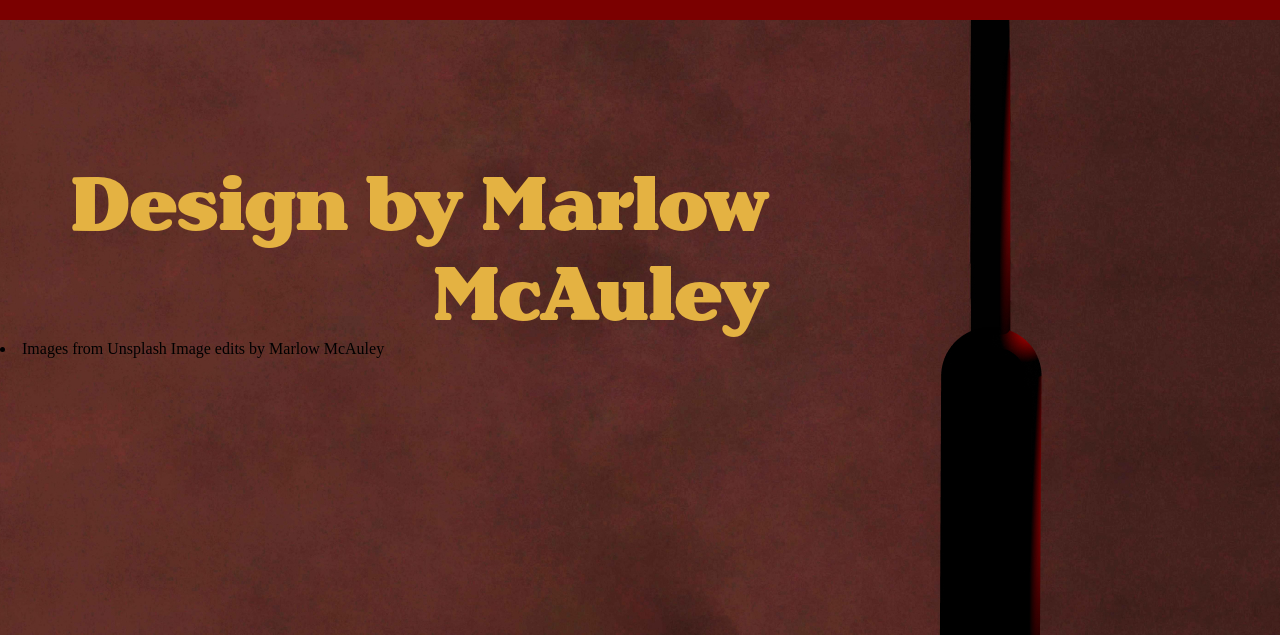
==== commit 7ef90747: "work on bottom layer plus image edits" ====
--- a/index.html
+++ b/index.html
@@ -64,7 +64,7 @@
     </div>
     <div class="body__top">
       <div class="top__fruit">
-        <img src="assets/fruitred.jpg" alt="a stall of pomegranites sitting with a red hue" width="510" height="340">
+        <img src="assets/fruitred.jpg" alt="a stall of pomegranites with a red hue" width="510" height="340">
       </div>
       <div class="top__text">
         <p>In July my father went to take the waters and left me, with my mother and elder brother, a prey to the
@@ -112,32 +112,48 @@
       </div>
       <div class="mid__tree">
         <img src="assets/treered.jpg" alt="blossom tree with a sky background with a red hue over the whole image"
-          width="372" height="248">
+          width="512" height="341">
       </div>
     </div>
   </div>
-  <div class="body__end">
-    <p>
-      The old houses, worn smooth by the winds of innumerable days, played tricks with the reflections of the
-      atmosphere, with echoes and memories of colours scattered in the depth of the cloudless sky. It seemed as if
-      whole generations of summer days, like patient stonemasons cleaning the mildewed plaster from old facades, had
-      removed the deceptive varnish revealing more and more clearly the true face of the houses, the features that
-      fate had given them and life had shaped for them from the inside. Now the windows, blinded by the glare of the
-      empty square, had fallen asleep; the balconies declared their emptiness to heaven; the open doorways smelt of
-      coolness and wine.
+  <div classs="end-container">
+    <div class="body__end">
+      <div class="end__houses">
+        <div class="end__text">
+          <p>
+            The old houses, worn smooth by the winds of innumerable days, played tricks with the reflections of the
+            atmosphere, with echoes and memories of colours scattered in the depth of the cloudless sky. It seemed as if
+            whole generations of summer days, like patient stonemasons cleaning the mildewed plaster from old facades,
+            had
+            removed the deceptive varnish revealing more and more clearly the true face of the houses, the features that
+            fate had given them and life had shaped for them from the inside. Now the windows, blinded by the glare of
+            the empty square, had fallen asleep; the balconies declared their emptiness to heaven; the open doorways
+            smelt
+            of coolness and wine.
 
-      A bunch of ragamuffins, sheltering in a corner of the square from the flaming broom of the heat, beleaguered a
-      piece of wall, throwing buttons and coins at it over and over again, as if wishing to read in the horoscope of
-      those metal discs the real secret written in the hieroglyphics of cracks and scratched lines. Apart from them,
-      the square was deserted. One expected that, any minute, the Samaritan’s donkey, led by the bridle, would stop
-      in front of the wine merchant’s vaulted doorway and that two servants would carefully ease a sick man from the
-      red-hot saddle and carry him slowly up the cool stairs to the floor above, already redolent of the Sabbath."
-    </p>
+            A bunch of ragamuffins, sheltering in a corner of the square from the flaming broom of the heat, beleaguered
+            a piece of wall, throwing buttons and coins at it over and over again, as if wishing to read in the
+            horoscope
+            of those metal discs the real secret written in the hieroglyphics of cracks and scratched lines. Apart from
+            them,
+            the square was deserted. One expected that, any minute, the Samaritan’s donkey, led by the bridle, would
+            stop in front of the wine merchant’s vaulted doorway and that two servants would carefully ease a sick man
+            from
+            the red-hot saddle and carry him slowly up the cool stairs to the floor above, already redolent of the
+            Sabbath."
+          </p>
+        </div>
+      </div>
+    </div>
   </div>
   <div class="credit">
-    <p>
+    <h3>
       Design by Marlow McAuley
-    </p>
+    </h3>
+    <li>
+      Images from Unsplash
+      Image edits by Marlow McAuley
+    </li>
   </div>
 </body>
 
--- a/main.css
+++ b/main.css
@@ -197,9 +197,21 @@
 }
 
 .credit {
-    text-align: center;
-    font-family: "henriette";
-    font-size: 1.25rem;
-    color: black;
-
+    position: relative;
+    width: 100%;
+    height: 38.4375rem;
+    background-image: url(assets/redbottom.jpg);
+    background-size: cover;
+    background-repeat: no-repeat;
+}
+
+.credit h3 {
+    margin: 0;
+    font-family: "henriette";
+    font-size: 80px;
+    line-height: 5.625rem;
+    color: #E4B242;
+    text-align: right;
+    max-width: 60%;
+    padding-top: 8.75rem;
 }
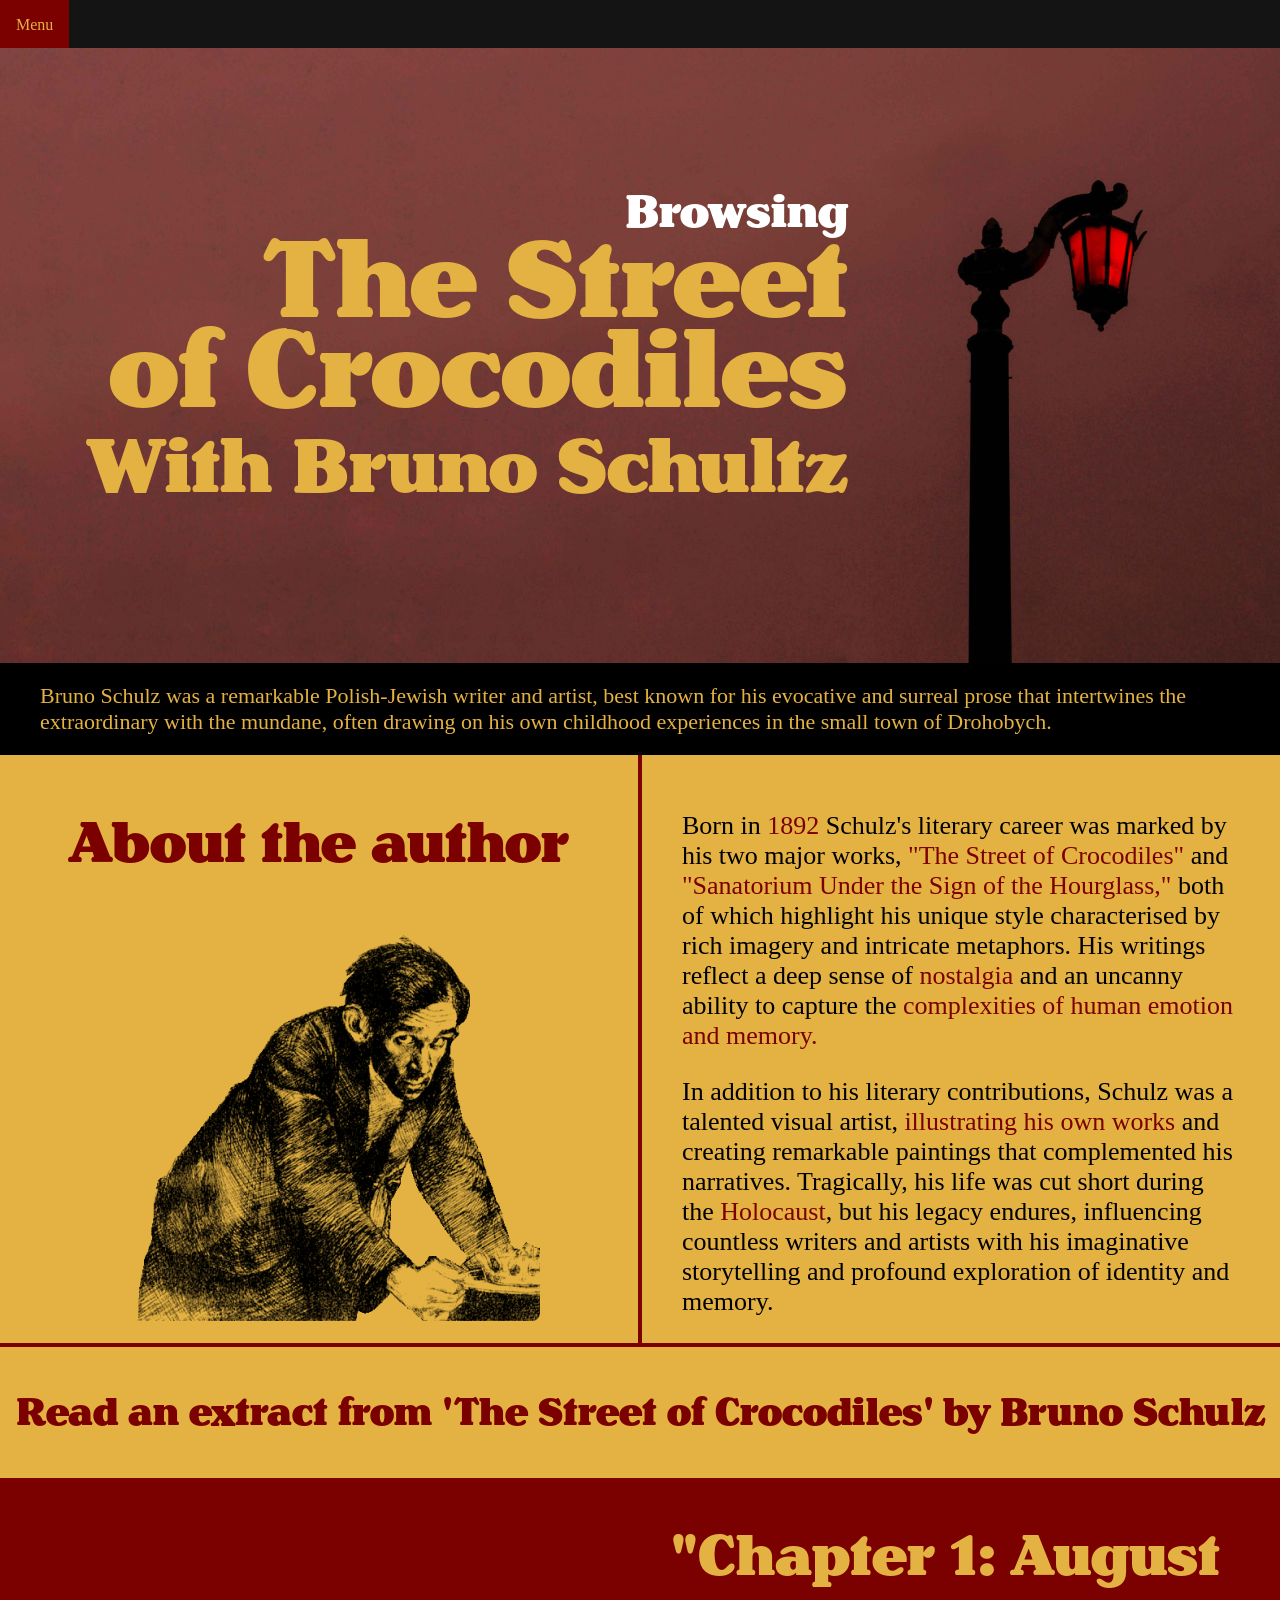
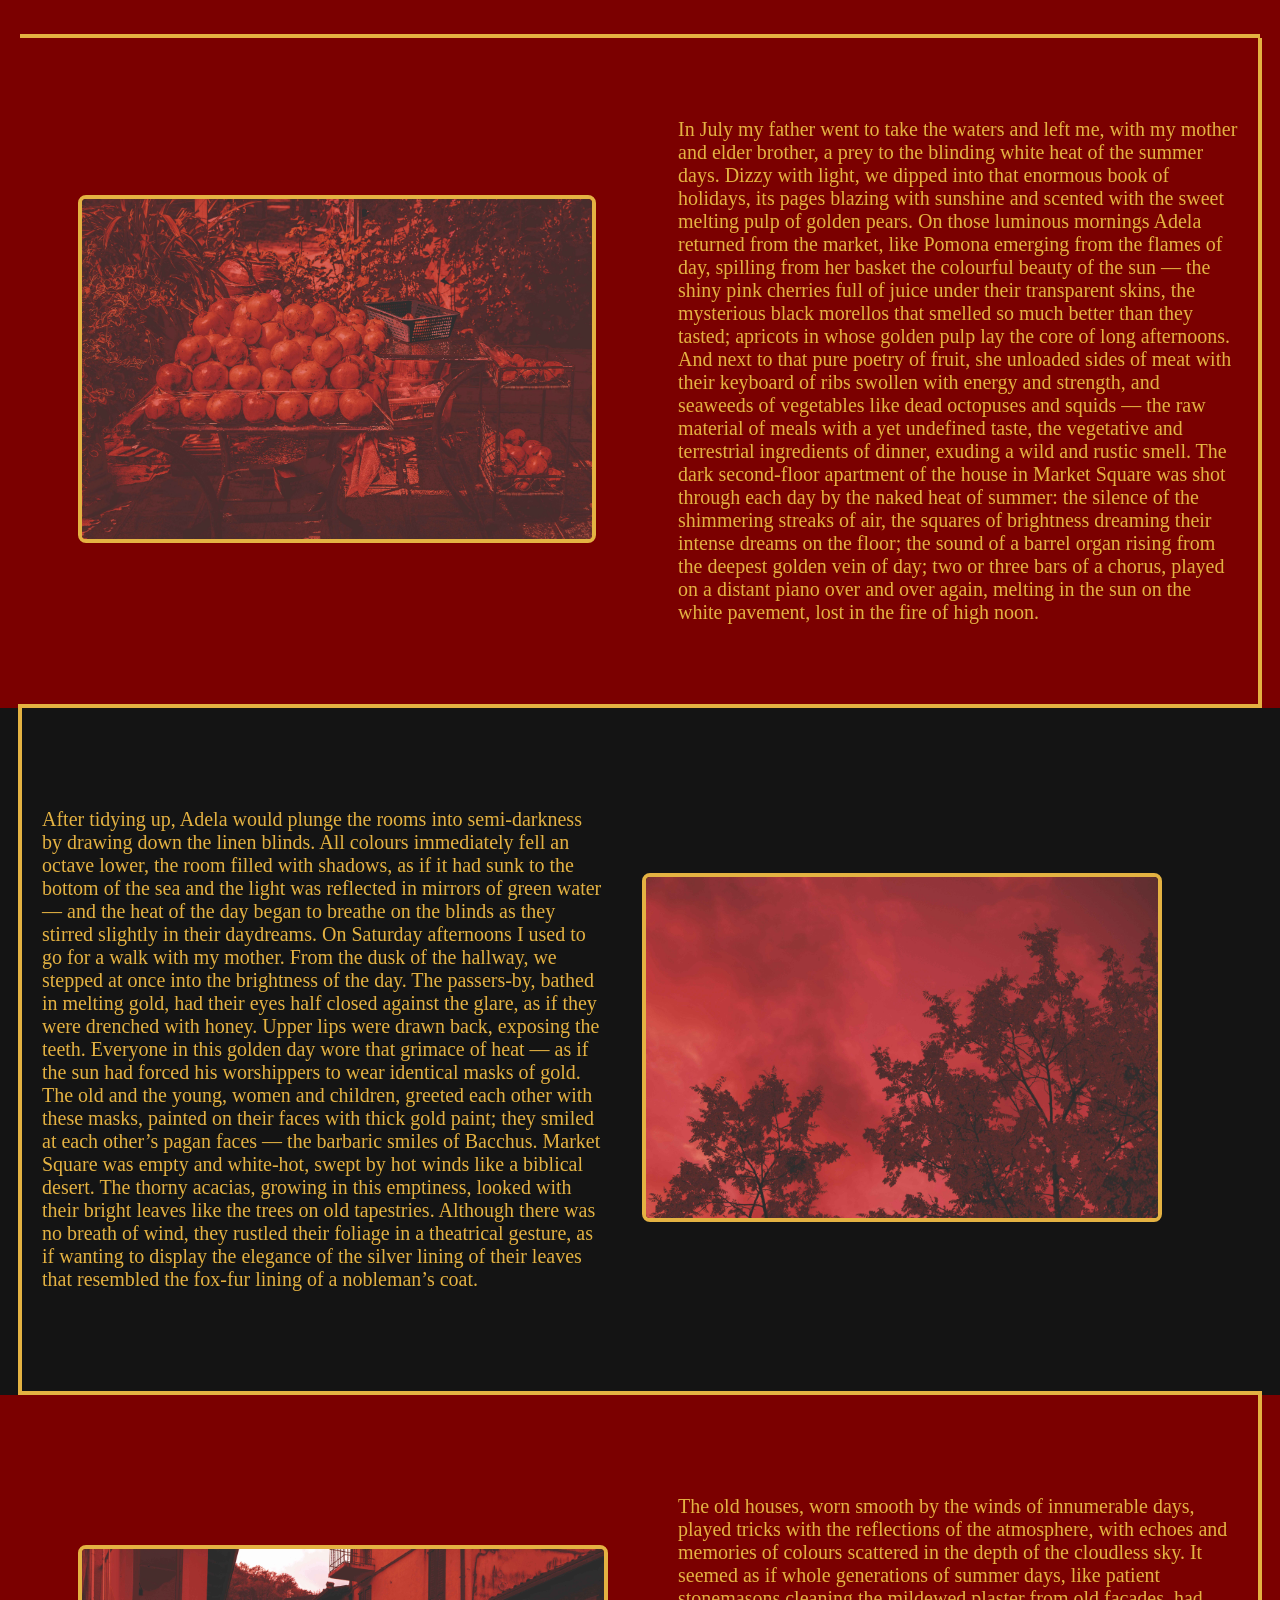
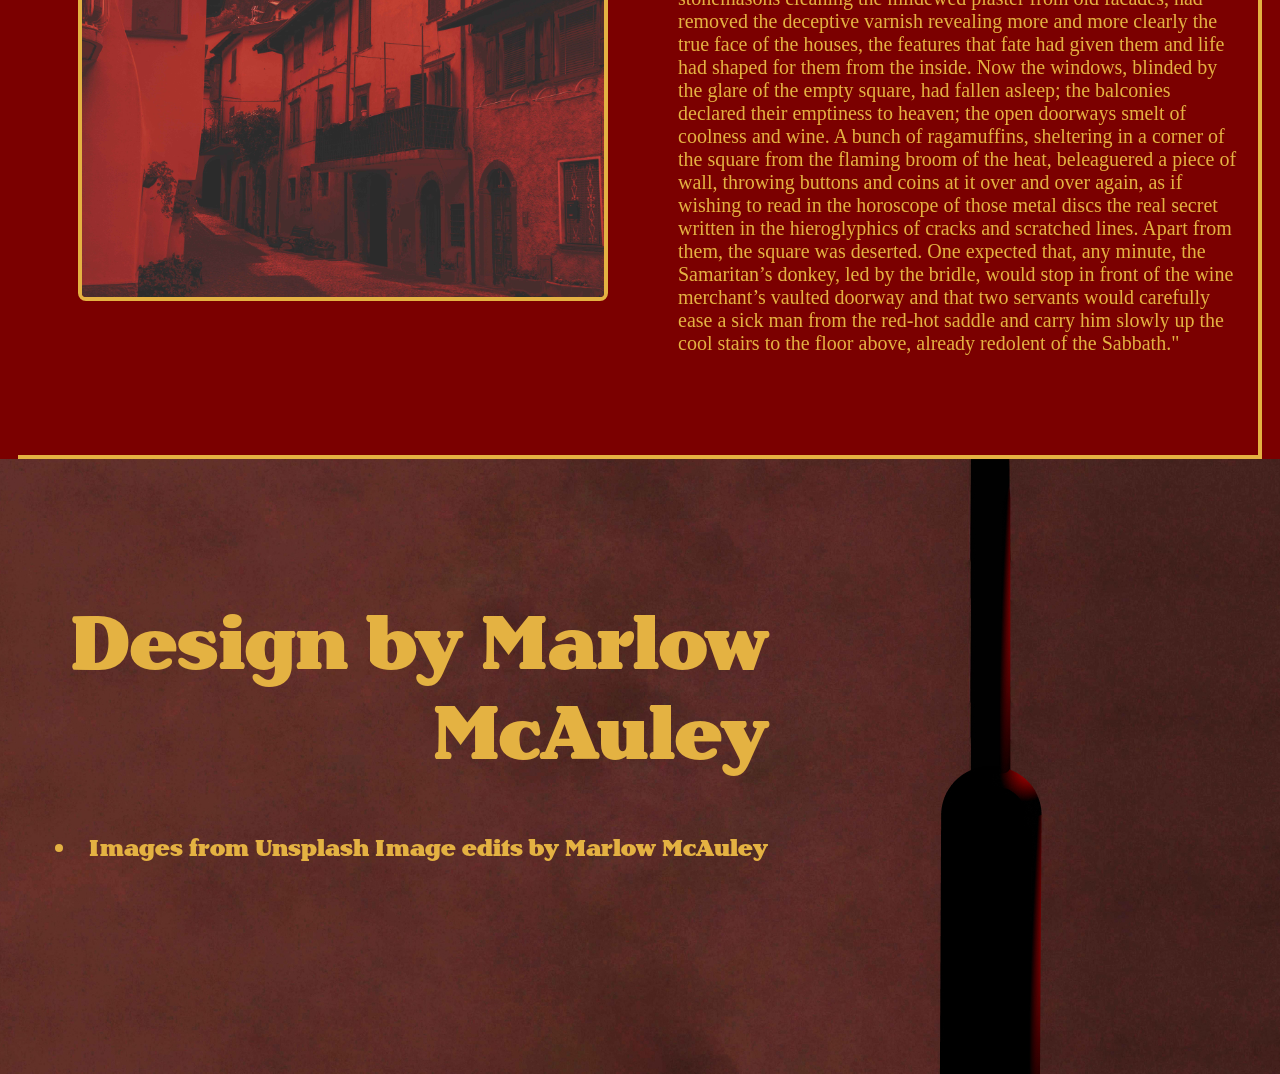
==== commit 32deeb7f: "menu and black box done" ====
--- a/index.html
+++ b/index.html
@@ -16,6 +16,14 @@
 </style>
 
 <body>
+  <nav class="navbar">
+    <button class="drop">Menu</button>
+    <div class="dropcontent">
+      <a href="#About">About Section</a>
+      <a href="#Chapter">Chapter Begins</a>
+      <a href="#Credits">Credits</a>
+    </div>
+  </nav>
   <div class="hero">
     <div class="hero__text">
       <h1 class="hero__browse">Browsing</h1>
@@ -23,7 +31,7 @@
       <h2 class="hero__bruno">With Bruno Schultz</h2>
     </div>
   </div>
-  <div class="content-pro">
+  <div class="content-pro" id="#About">
     <p>Bruno Schulz was a remarkable Polish-Jewish writer and artist, best known for his evocative and surreal prose
       that intertwines the extraordinary with the mundane, often drawing on his own childhood experiences in the small
       town of Drohobych.</p>
@@ -58,13 +66,13 @@
       <p>Read an extract from 'The Street of Crocodiles' by Bruno Schulz</p>
     </div>
   </div>
-  <div class="body-container">
+  <div class="body-container" id="#Chapter">
     <div class="body__chapter">
       <h2>"Chapter 1: August</h2>
     </div>
     <div class="body__top">
       <div class="top__fruit">
-        <img src="assets/fruitred.jpg" alt="a stall of pomegranites with a red hue" width="510" height="340">
+        <img src="assets/redfruit.jpg" alt="a stall of pomegranites with a red hue" width="510" height="340">
       </div>
       <div class="top__text">
         <p>In July my father went to take the waters and left me, with my mother and elder brother, a prey to the
@@ -111,42 +119,43 @@
         </p>
       </div>
       <div class="mid__tree">
-        <img src="assets/treered.jpg" alt="blossom tree with a sky background with a red hue over the whole image"
+        <img src="assets/redtree.jpg" alt="blossom tree with a sky background with a red hue over the whole image"
           width="512" height="341">
       </div>
     </div>
   </div>
-  <div classs="end-container">
+  <div class="end-container">
     <div class="body__end">
       <div class="end__houses">
-        <div class="end__text">
-          <p>
-            The old houses, worn smooth by the winds of innumerable days, played tricks with the reflections of the
-            atmosphere, with echoes and memories of colours scattered in the depth of the cloudless sky. It seemed as if
-            whole generations of summer days, like patient stonemasons cleaning the mildewed plaster from old facades,
-            had
-            removed the deceptive varnish revealing more and more clearly the true face of the houses, the features that
-            fate had given them and life had shaped for them from the inside. Now the windows, blinded by the glare of
-            the empty square, had fallen asleep; the balconies declared their emptiness to heaven; the open doorways
-            smelt
-            of coolness and wine.
+        <img src="assets/redhouse.jpg" alt="a street of old terrace houses with a red hue" width="522" height="348">
+      </div>
+      <div class="end__text">
+        <p>
+          The old houses, worn smooth by the winds of innumerable days, played tricks with the reflections of the
+          atmosphere, with echoes and memories of colours scattered in the depth of the cloudless sky. It seemed as if
+          whole generations of summer days, like patient stonemasons cleaning the mildewed plaster from old facades,
+          had
+          removed the deceptive varnish revealing more and more clearly the true face of the houses, the features that
+          fate had given them and life had shaped for them from the inside. Now the windows, blinded by the glare of
+          the empty square, had fallen asleep; the balconies declared their emptiness to heaven; the open doorways
+          smelt
+          of coolness and wine.
 
-            A bunch of ragamuffins, sheltering in a corner of the square from the flaming broom of the heat, beleaguered
-            a piece of wall, throwing buttons and coins at it over and over again, as if wishing to read in the
-            horoscope
-            of those metal discs the real secret written in the hieroglyphics of cracks and scratched lines. Apart from
-            them,
-            the square was deserted. One expected that, any minute, the Samaritan’s donkey, led by the bridle, would
-            stop in front of the wine merchant’s vaulted doorway and that two servants would carefully ease a sick man
-            from
-            the red-hot saddle and carry him slowly up the cool stairs to the floor above, already redolent of the
-            Sabbath."
-          </p>
-        </div>
+          A bunch of ragamuffins, sheltering in a corner of the square from the flaming broom of the heat, beleaguered
+          a piece of wall, throwing buttons and coins at it over and over again, as if wishing to read in the
+          horoscope
+          of those metal discs the real secret written in the hieroglyphics of cracks and scratched lines. Apart from
+          them,
+          the square was deserted. One expected that, any minute, the Samaritan’s donkey, led by the bridle, would
+          stop in front of the wine merchant’s vaulted doorway and that two servants would carefully ease a sick man
+          from
+          the red-hot saddle and carry him slowly up the cool stairs to the floor above, already redolent of the
+          Sabbath."
+        </p>
       </div>
     </div>
   </div>
-  <div class="credit">
+  <div class="credit" id="#Credits">
     <h3>
       Design by Marlow McAuley
     </h3>
--- a/main.css
+++ b/main.css
@@ -14,6 +14,57 @@
 @font-face {
     font-family: "henriette-reg";
     src: url("assets/henriette_reg.woff") format('woff');
+}
+
+.navbar {
+    position: relative;
+    width: 100%;
+    height: 3rem;
+    background-color: #141414;
+    font-family: "henreitte";
+    display: inline-block;
+
+}
+
+.drop {
+    background-color: #7b0000;
+    color: #E4B242;
+    padding: 16px;
+    font-size: 16px;
+    font-family: "henreitte";
+    border: none;
+}
+
+.dropcontent {
+    display: none;
+    position: absolute;
+    background-color: #7b00007e;
+    min-width: 160px;
+    box-shadow: 0px 8px 16px 0px rgba(0, 0, 0, 0.2);
+    z-index: 1;
+}
+
+.dropcontent a {
+    color: #E4B242;
+    padding: 12px 16px;
+    text-decoration: none;
+    display: block;
+}
+
+.dropcontent a:hover {
+    background-color: #7B00007e;
+}
+
+.dropcontent a:hover {
+    background-color: #7B00007e;
+}
+
+.navbar:hover .dropcontent {
+    display: block;
+}
+
+.navbar:hover .drop {
+    background-color: #7b0000;
 }
 
 .hero {
@@ -30,6 +81,7 @@
     text-align: right;
     max-width: 60%;
     padding-top: 8.75rem;
+    padding-left: 5rem;
 }
 
 .hero__croc {
@@ -53,7 +105,7 @@
 }
 
 .content-container {
-    max-width: 87.5rem;
+    max-width: 1400px;
     margin-left: auto;
     margin-right: auto;
 }
@@ -124,7 +176,7 @@
     max-width: 75rem;
     font-family: "henriette";
     color: #E4B242;
-    padding: 2.5rem 0 2.5rem 0;
+    padding: 2.5rem 2.5rem 2.5rem 0;
     text-align: right;
     border-bottom: 0.25rem solid #E4B242;
     margin: 0 auto 0 auto;
@@ -139,6 +191,8 @@
     margin: 0 auto 0 auto;
     align-items: center;
     justify-content: center;
+    border-right: 0.25rem solid #E4B242;
+    border-bottom: 0.25rem solid #E4B242;
 }
 
 .top__fruit {
@@ -148,7 +202,7 @@
     }
 
     flex-basis: 50%;
-    padding: 2.5rem 0 2.5rem 0;
+    padding: 2.5rem 2.5rem 2.5rem 2.5rem;
 
 }
 
@@ -168,6 +222,8 @@
     margin: 0 auto 0 auto;
     align-items: center;
     justify-content: center;
+    border-left: 0.25rem solid #E4B242;
+    border-bottom: 0.25rem solid #E4B242;
 }
 
 .mid__text {
@@ -187,13 +243,39 @@
     padding: 2.5rem 2.5rem 2.5rem 2.5rem;
 }
 
+.end-container {
+    background-color: #7B0000;
+    margin: 0 auto 0 auto;
+    width: 100%;
+}
+
 .body__end {
-    font-size: 1.25rem;
-    font-family: "henriette_reg";
-    background-color: #7B0000;
-    max-width: 100%;
-    color: #E4B242;
-    padding: 2.5rem 1.25rem 2.5rem 1.25rem;
+    max-width: 1200px;
+    padding: 40px 20px 40px 20px;
+    display: flex;
+    margin: 0 auto 0 auto;
+    align-items: center;
+    justify-content: center;
+    border-right: 0.25rem solid #E4B242;
+    border-bottom: 0.25rem solid #E4B242;
+}
+
+.end__houses {
+    img {
+        border: 0.25rem solid #E4B242;
+    }
+
+    flex-basis: 50%;
+    padding: 2.5rem 2.5rem 2.5rem 2.5rem;
+
+}
+
+.end__text {
+    flex-basis: 50%;
+    font-size: 20px;
+    font-family: "henriette_reg";
+    color: #E4B242;
+    padding: 40px 0 40px 0;
 }
 
 .credit {
@@ -208,10 +290,21 @@
 .credit h3 {
     margin: 0;
     font-family: "henriette";
-    font-size: 80px;
+    font-size: 5rem;
     line-height: 5.625rem;
     color: #E4B242;
     text-align: right;
     max-width: 60%;
     padding-top: 8.75rem;
+}
+
+.credit li {
+    margin: 0;
+    font-family: "henriette";
+    font-size: 1.5625rem;
+    line-height: 5.625rem;
+    color: #E4B242;
+    text-align: right;
+    max-width: 60%;
+    padding-top: 1.5rem;
 }
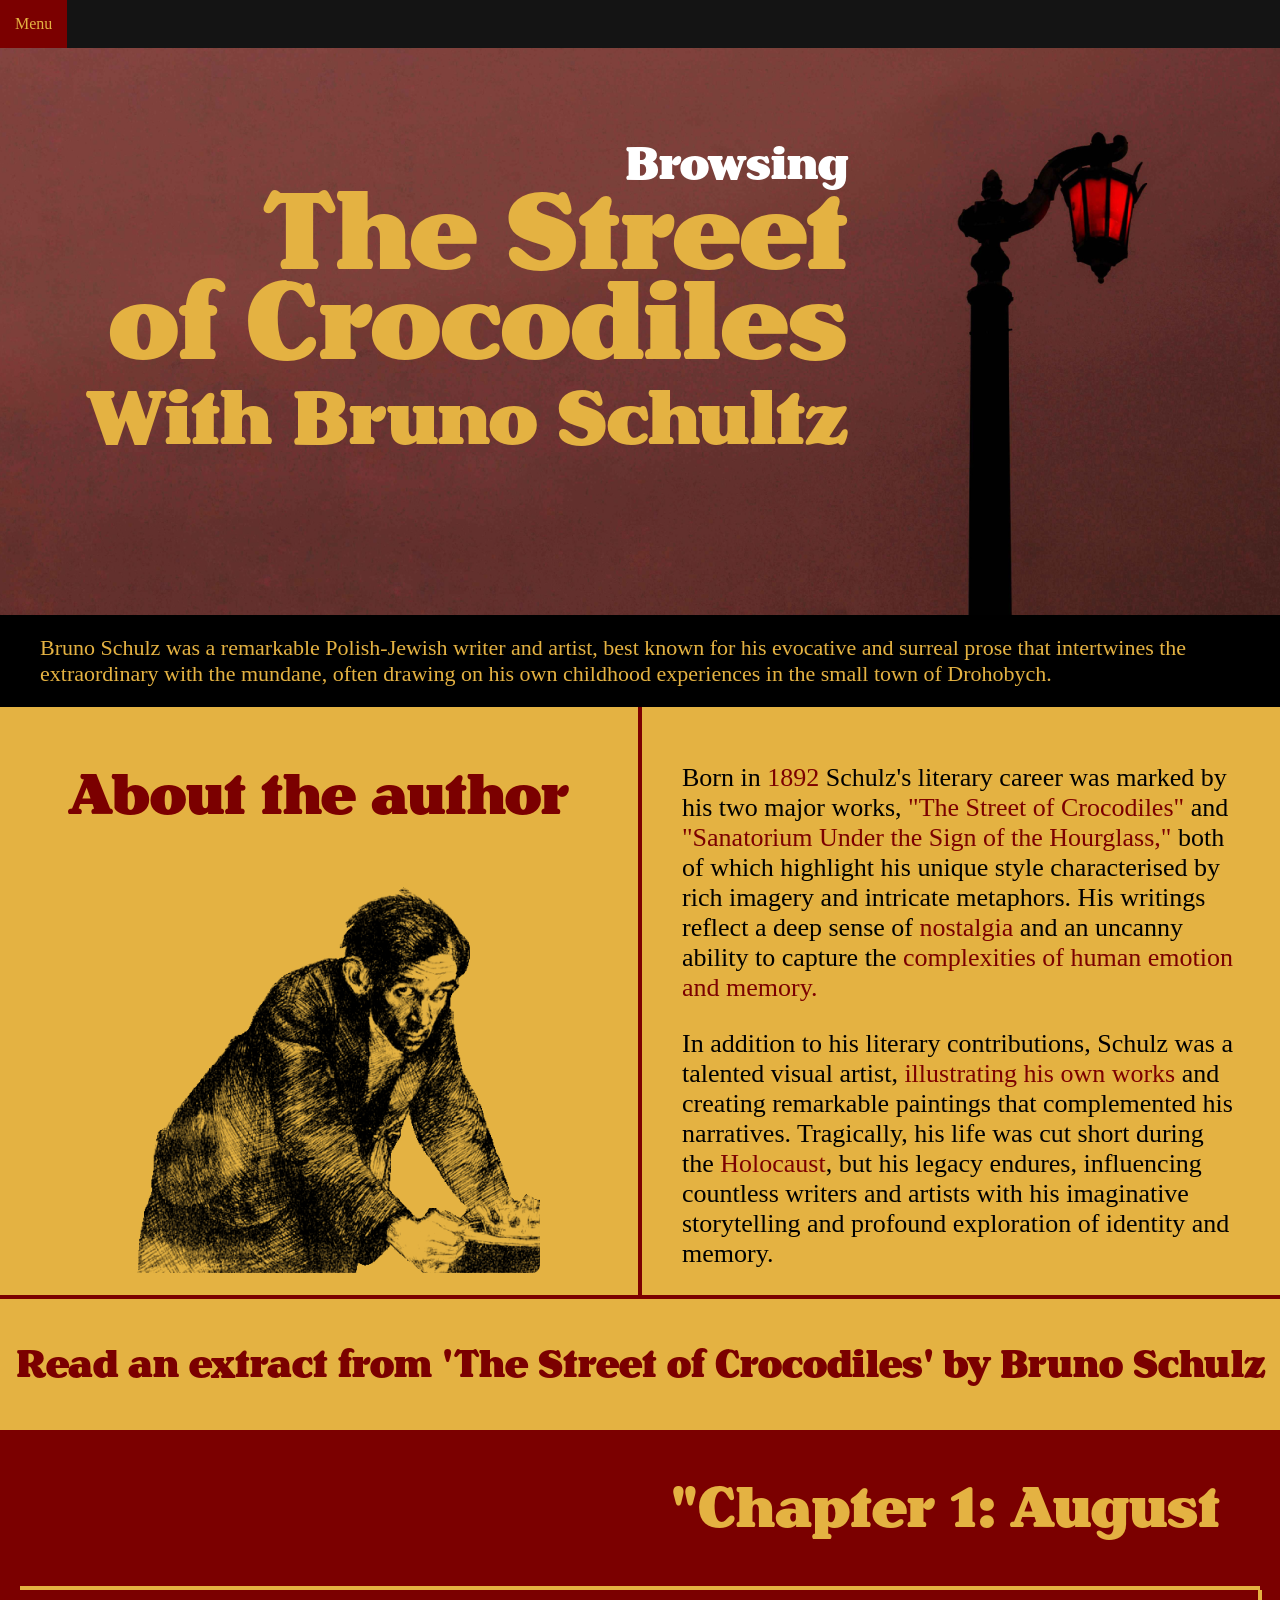
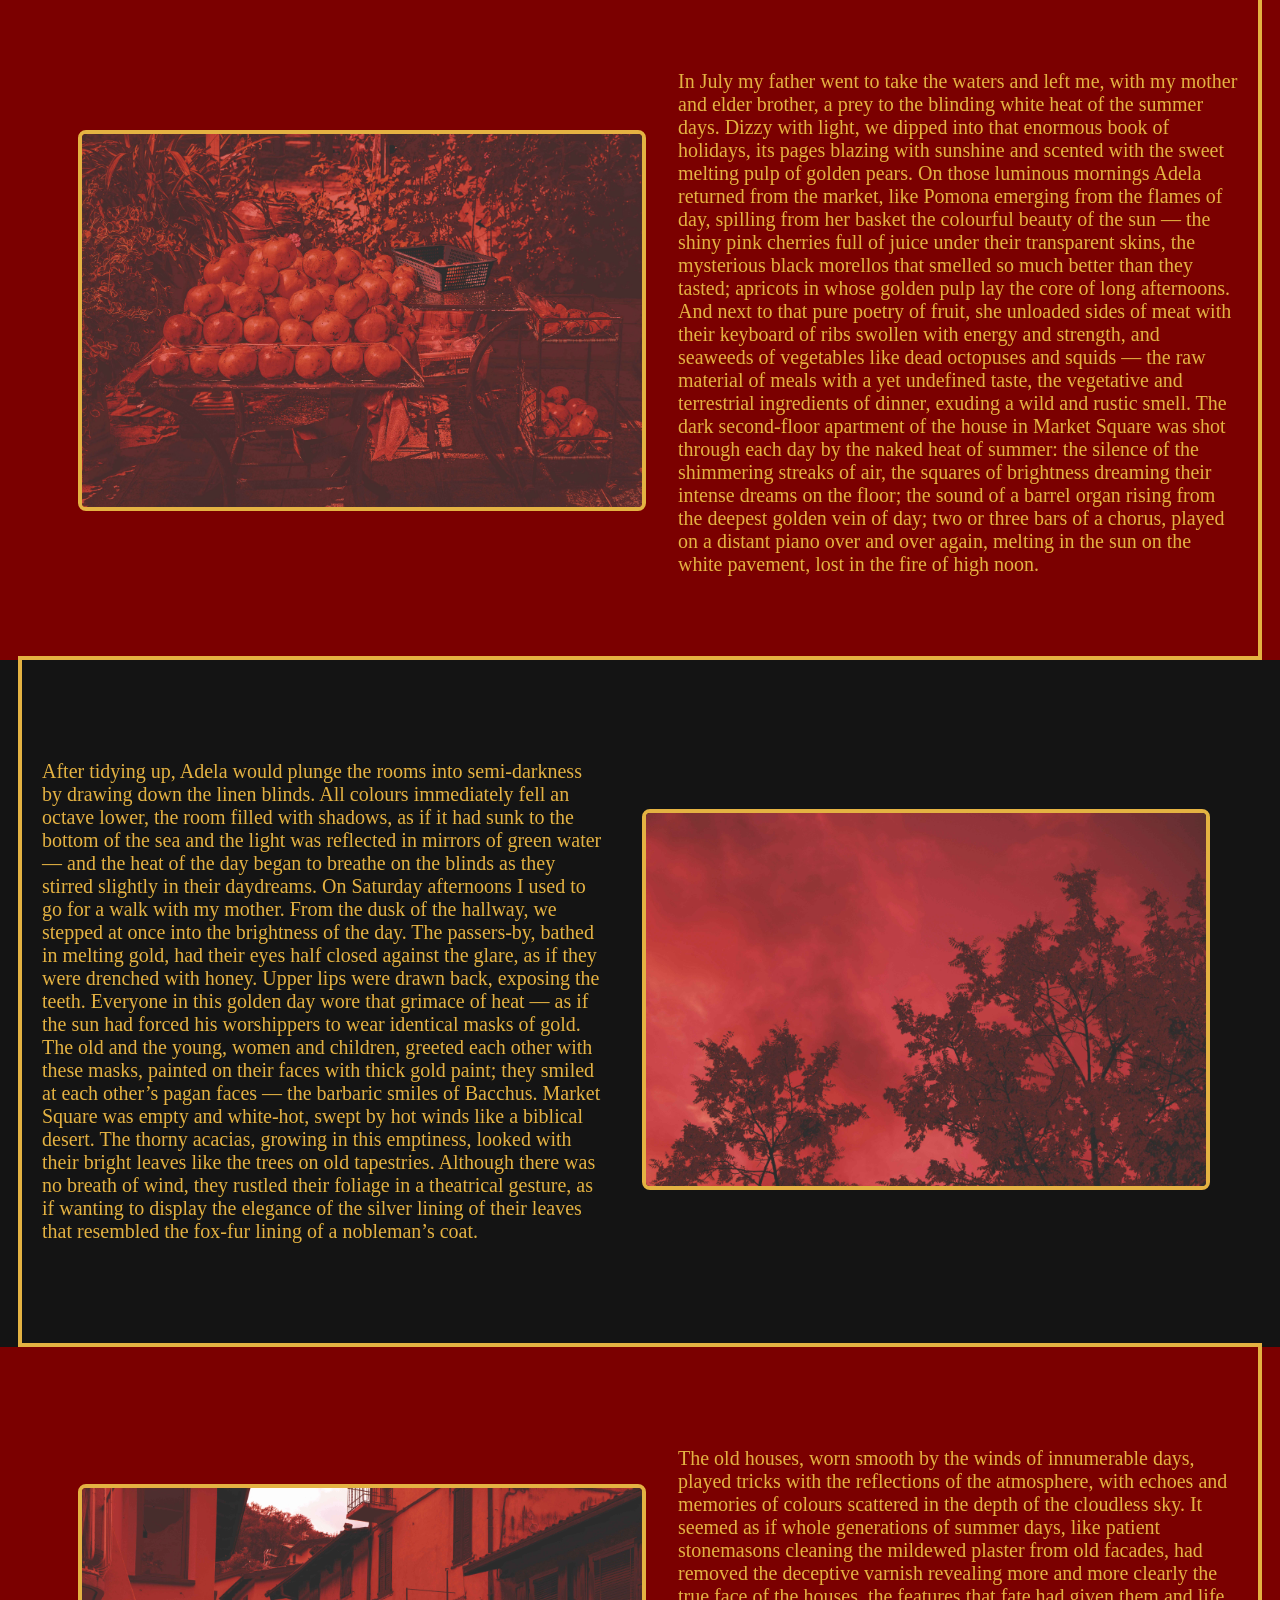
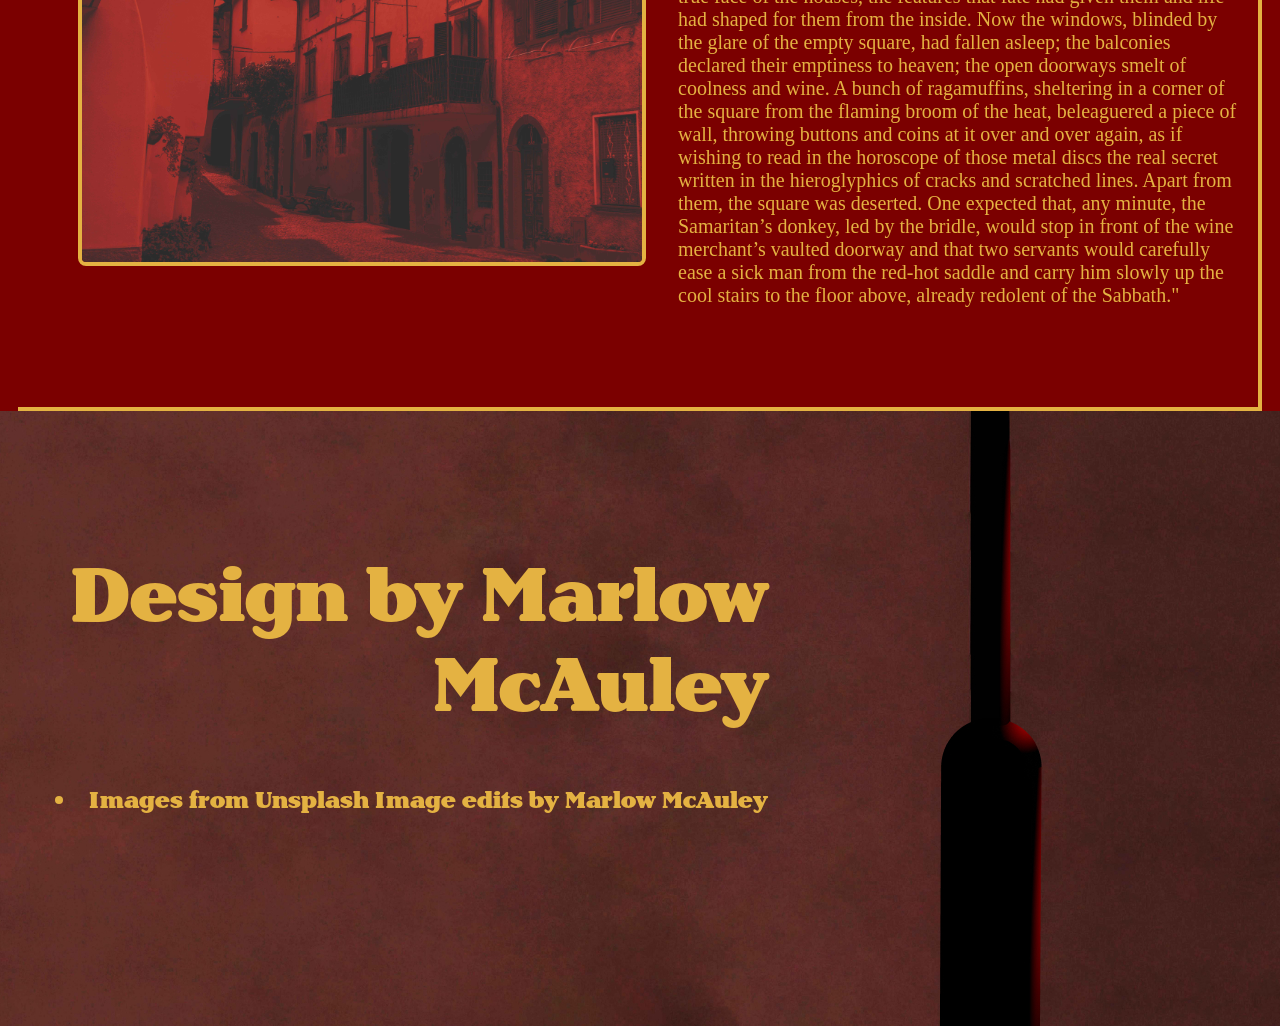
==== commit 804c02cc: "nav bar works" ====
--- a/index.html
+++ b/index.html
@@ -4,6 +4,7 @@
 <head>
   <title>The Street of Crocodiles</title>
   <link rel="stylesheet" href="main.css">
+  <meta name="viewport" content="width=device-width, initial-scale=1.0">
 </head>
 <style>
   html {
@@ -19,19 +20,20 @@
   <nav class="navbar">
     <button class="drop">Menu</button>
     <div class="dropcontent">
+      <a href="#Home">Home</a>
       <a href="#About">About Section</a>
       <a href="#Chapter">Chapter Begins</a>
       <a href="#Credits">Credits</a>
     </div>
   </nav>
-  <div class="hero">
+  <div id="Home" class="hero">
     <div class="hero__text">
       <h1 class="hero__browse">Browsing</h1>
       <h1 class="hero__croc">The Street <br>of Crocodiles</h1>
       <h2 class="hero__bruno">With Bruno Schultz</h2>
     </div>
   </div>
-  <div class="content-pro" id="#About">
+  <div id="About" class="content-pro">
     <p>Bruno Schulz was a remarkable Polish-Jewish writer and artist, best known for his evocative and surreal prose
       that intertwines the extraordinary with the mundane, often drawing on his own childhood experiences in the small
       town of Drohobych.</p>
@@ -41,8 +43,7 @@
       <div class="content__left">
         <h2>About the author</h2>
         <div class="brunopic">
-          <img src="assets/brunotransparent.png" alt="Transparent image of Bruno Schultz' self-portrait" width="441"
-            height="390">
+          <img src="assets/brunotransparent.png" alt="Transparent image of Bruno Schultz' self-portrait" style="max-width:100%;height:auto;">
         </div>
       </div>
       <div class="content__right">
@@ -66,13 +67,13 @@
       <p>Read an extract from 'The Street of Crocodiles' by Bruno Schulz</p>
     </div>
   </div>
-  <div class="body-container" id="#Chapter">
+  <div id="Chapter" class="body-container">
     <div class="body__chapter">
       <h2>"Chapter 1: August</h2>
     </div>
     <div class="body__top">
       <div class="top__fruit">
-        <img src="assets/redfruit.jpg" alt="a stall of pomegranites with a red hue" width="510" height="340">
+        <img src="assets/redfruit.jpg" alt="a stall of pomegranites with a red hue" style="max-width:100%;height:auto;">
       </div>
       <div class="top__text">
         <p>In July my father went to take the waters and left me, with my mother and elder brother, a prey to the
@@ -120,14 +121,14 @@
       </div>
       <div class="mid__tree">
         <img src="assets/redtree.jpg" alt="blossom tree with a sky background with a red hue over the whole image"
-          width="512" height="341">
+        style="max-width:100%;height:auto;">
       </div>
     </div>
   </div>
   <div class="end-container">
     <div class="body__end">
       <div class="end__houses">
-        <img src="assets/redhouse.jpg" alt="a street of old terrace houses with a red hue" width="522" height="348">
+        <img src="assets/redhouse.jpg" alt="a street of old terrace houses with a red hue" style="max-width:100%;height:auto;">
       </div>
       <div class="end__text">
         <p>
@@ -155,7 +156,7 @@
       </div>
     </div>
   </div>
-  <div class="credit" id="#Credits">
+  <div id="Credits" class="credit">
     <h3>
       Design by Marlow McAuley
     </h3>
--- a/main.css
+++ b/main.css
@@ -17,7 +17,9 @@
 }
 
 .navbar {
-    position: relative;
+    position: fixed;
+    top: 0;
+    z-index: 1;
     width: 100%;
     height: 3rem;
     background-color: #141414;
@@ -29,7 +31,7 @@
 .drop {
     background-color: #7b0000;
     color: #E4B242;
-    padding: 16px;
+    padding: 15px;
     font-size: 16px;
     font-family: "henreitte";
     border: none;
@@ -38,7 +40,7 @@
 .dropcontent {
     display: none;
     position: absolute;
-    background-color: #7b00007e;
+    background-color: #141414e4;
     min-width: 160px;
     box-shadow: 0px 8px 16px 0px rgba(0, 0, 0, 0.2);
     z-index: 1;
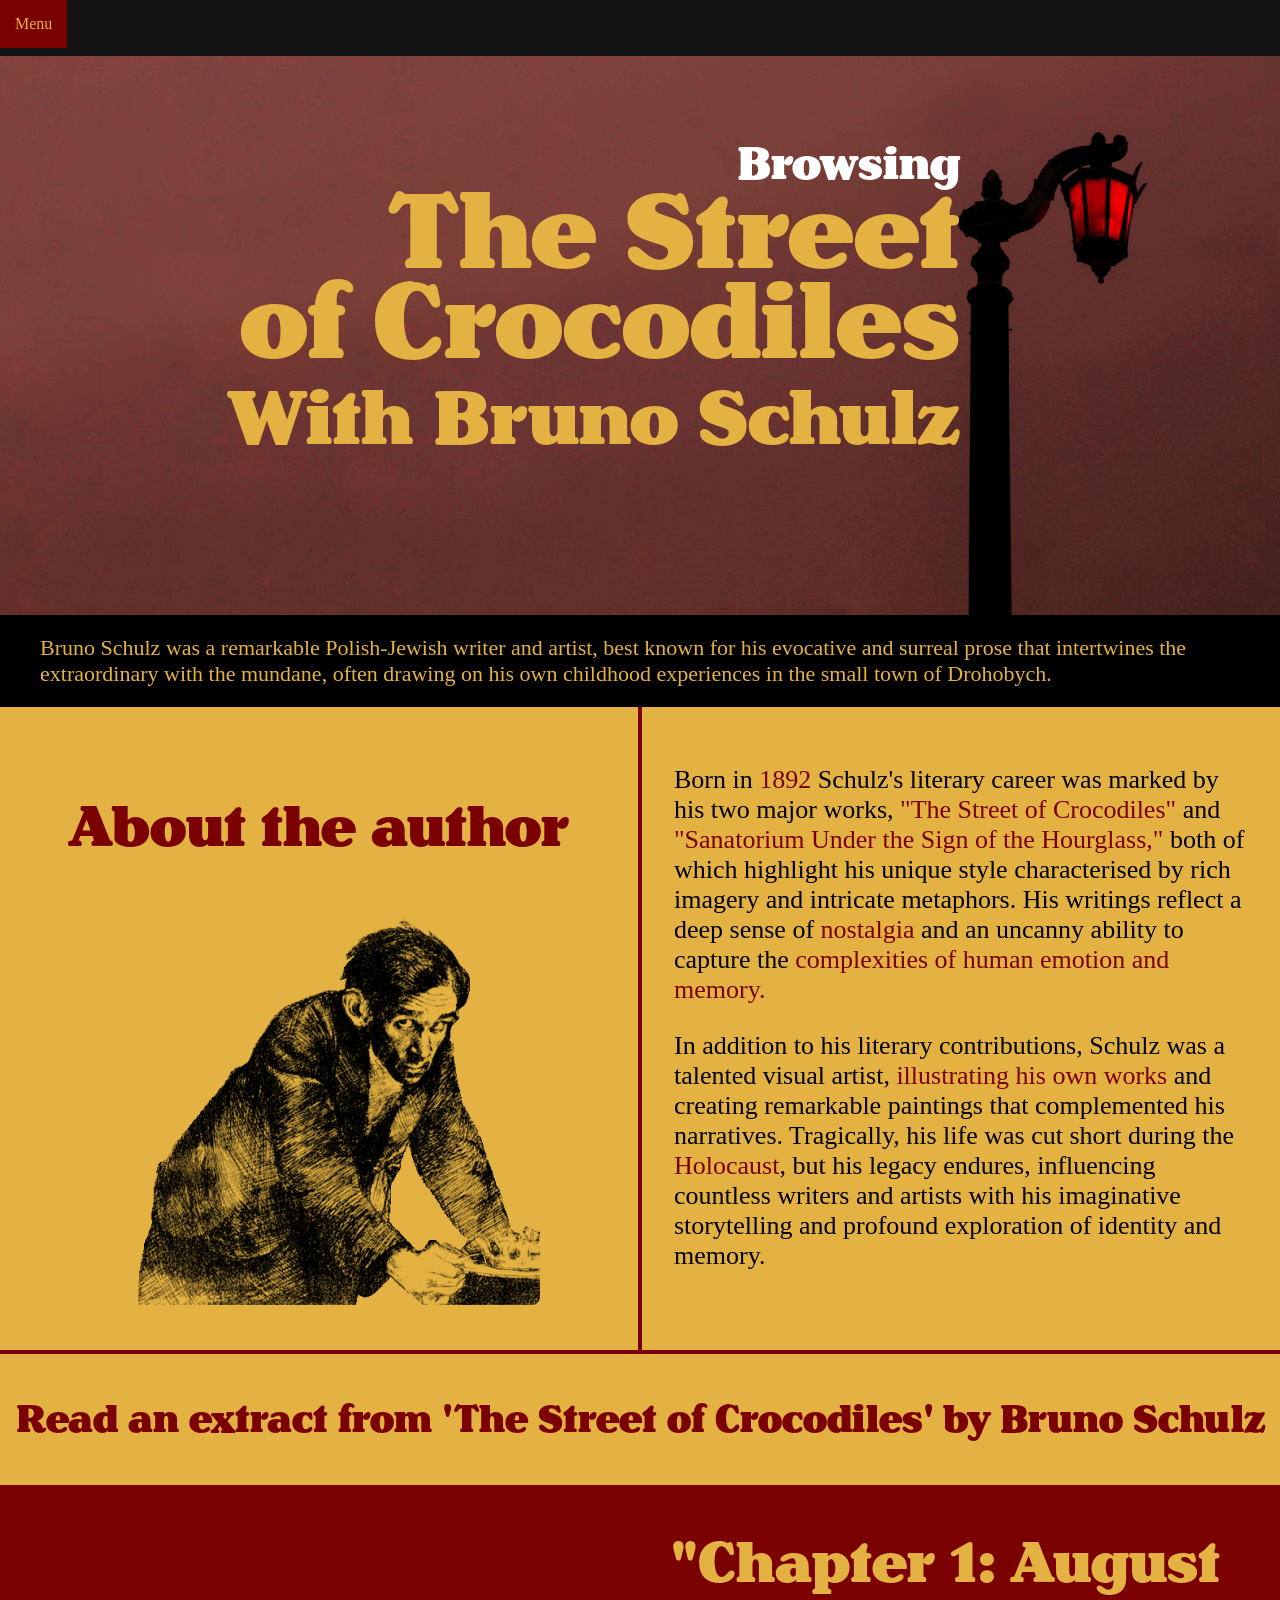
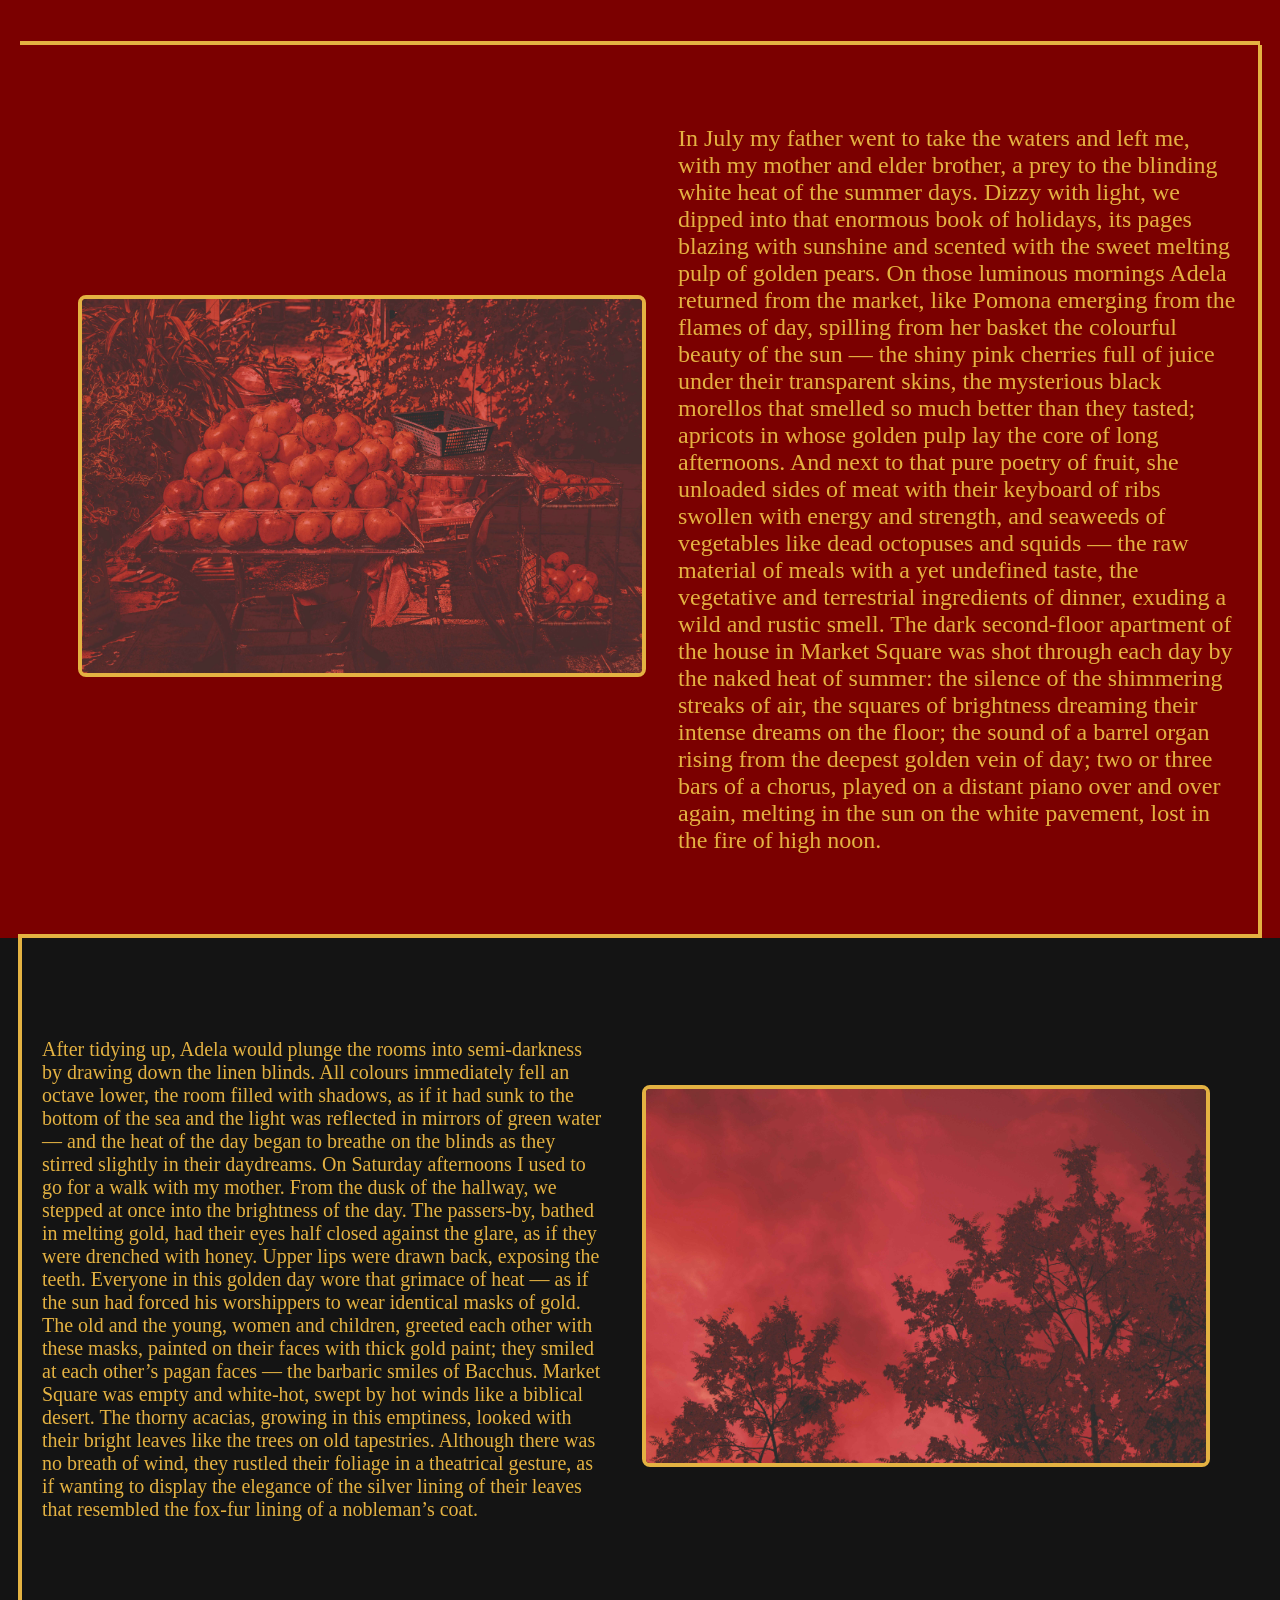
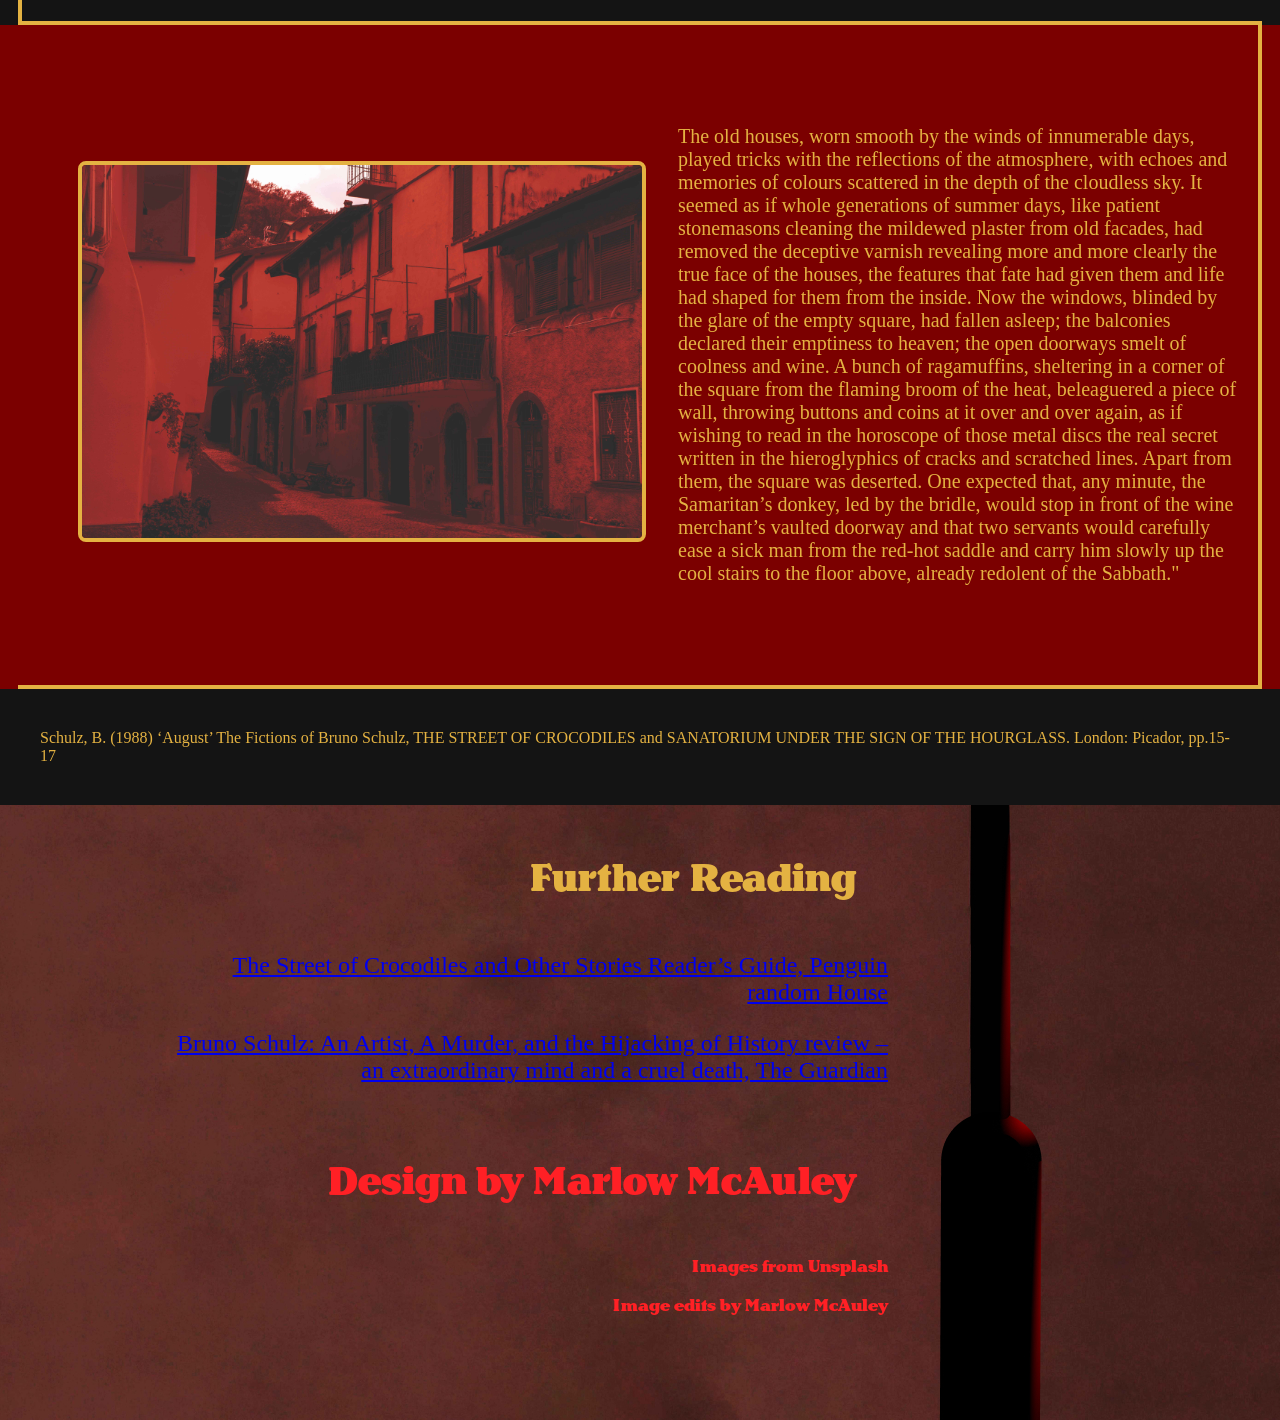
==== commit b8d3858c: "finishedmaybe" ====
--- a/index.html
+++ b/index.html
@@ -30,7 +30,7 @@
     <div class="hero__text">
       <h1 class="hero__browse">Browsing</h1>
       <h1 class="hero__croc">The Street <br>of Crocodiles</h1>
-      <h2 class="hero__bruno">With Bruno Schultz</h2>
+      <h2 class="hero__bruno">With Bruno Schulz</h2>
     </div>
   </div>
   <div id="About" class="content-pro">
@@ -43,7 +43,8 @@
       <div class="content__left">
         <h2>About the author</h2>
         <div class="brunopic">
-          <img src="assets/brunotransparent.png" alt="Transparent image of Bruno Schultz' self-portrait" style="max-width:100%;height:auto;">
+          <img src="assets/brunotransparent.png" alt="Transparent image of Bruno Schultz' self-portrait"
+            style="max-width:100%;height:auto;">
         </div>
       </div>
       <div class="content__right">
@@ -121,14 +122,15 @@
       </div>
       <div class="mid__tree">
         <img src="assets/redtree.jpg" alt="blossom tree with a sky background with a red hue over the whole image"
-        style="max-width:100%;height:auto;">
+          style="max-width:100%;height:auto;">
       </div>
     </div>
   </div>
   <div class="end-container">
     <div class="body__end">
       <div class="end__houses">
-        <img src="assets/redhouse.jpg" alt="a street of old terrace houses with a red hue" style="max-width:100%;height:auto;">
+        <img src="assets/redhouse.jpg" alt="a street of old terrace houses with a red hue"
+          style="max-width:100%;height:auto;">
       </div>
       <div class="end__text">
         <p>
@@ -155,16 +157,34 @@
         </p>
       </div>
     </div>
-  </div>
-  <div id="Credits" class="credit">
-    <h3>
-      Design by Marlow McAuley
-    </h3>
-    <li>
-      Images from Unsplash
-      Image edits by Marlow McAuley
-    </li>
-  </div>
+    <div class="schulzcol">
+      <div class="schulz">
+        <p>Schulz, B. (1988) ‘August’ The Fictions of Bruno Schulz, THE STREET OF CROCODILES and SANATORIUM UNDER THE
+          SIGN
+          OF THE HOURGLASS. London: Picador, pp.15-17</p>
+      </div>
+    </div>
+    <div id="Credits" class="credit">
+      <div class="credittext">
+        <h3>Further Reading</h3>
+        <div class="credita1">
+          <a href="https://www.penguinrandomhouse.com/books/293938/the-street-of-crocodiles-and-other-stories-by-bruno-schulz-foreword-by-jonathan-safran-foer-introduction-by-david-a-goldfarb-translated-by-celina-wieniewska/9780143105145/readers-guide/
+           ">
+            The Street of Crocodiles and Other Stories Reader’s Guide, Penguin random House
+          </a>
+        </div>
+        <div class="credita2">
+          <a
+            href="https://www.theguardian.com/books/2023/may/14/bruno-schulz-an-artist-a-murder-and-the-hijacking-of-history-benjamin-balint-review-extraordinary-mind-cruel-death">
+            Bruno Schulz: An Artist, A Murder, and the Hijacking of History review – an extraordinary mind and a cruel
+            death, The Guardian
+          </a>
+        </div>
+        <h4>Design by Marlow McAuley</h4>
+        <p>Images from Unsplash</p>
+        <p>Image edits by Marlow McAuley</p>
+      </div>
+    </div>
 </body>
 
 </html>
--- a/main.css
+++ b/main.css
@@ -218,7 +218,9 @@
 }
 
 .body__mid {
+    font-size: 1.25rem;
     max-width: 75rem;
+    font-family: "henriette_reg";
     padding: 2.5rem 1.25rem 2.5rem 1.25rem;
     display: flex;
     margin: 0 auto 0 auto;
@@ -278,6 +280,20 @@
     font-family: "henriette_reg";
     color: #E4B242;
     padding: 40px 0 40px 0;
+}
+
+.schulzcol {
+    width: 100%;
+    background-color: #141414;
+}
+
+.schulz {
+    max-width: 1200px;
+    margin: 0 auto 0 auto;
+    font-size: 1rem;
+    font-family: "henriette_reg";
+    color: #E4B242;
+    padding: 1.5rem 0 1.5rem 0;
 }
 
 .credit {
@@ -287,26 +303,264 @@
     background-image: url(assets/redbottom.jpg);
     background-size: cover;
     background-repeat: no-repeat;
+    color: #E4B242;
+}
+
+.credittext {
+    max-width: 1200px;
+    margin: 0 auto 0 auto;
+    border-bottom: #E4B242;
 }
 
 .credit h3 {
     margin: 0;
     font-family: "henriette";
-    font-size: 5rem;
-    line-height: 5.625rem;
-    color: #E4B242;
+    font-size: 2.5rem;
     text-align: right;
     max-width: 60%;
-    padding-top: 8.75rem;
-}
-
-.credit li {
-    margin: 0;
-    font-family: "henriette";
-    font-size: 1.5625rem;
-    line-height: 5.625rem;
-    color: #E4B242;
+    padding: 8rem 8rem 1.5rem 8rem;
+}
+
+.credit h4 {
+    margin: 0;
+    font-family: "henriette";
+    font-size: 1.5rem;
     text-align: right;
     max-width: 60%;
-    padding-top: 1.5rem;
+    color: #ff2025;
+    padding: 1.5rem 8rem 1.5rem 8rem;
+
+}
+
+.credit p {
+    margin: 0;
+    font-family: "henriette";
+    font-size: 1rem;
+    text-align: right;
+    max-width: 60%;
+    color: #ff2025;
+    padding: 0 8rem 1rem 8rem;
+}
+
+.credita1 {
+    margin: 0;
+    font-family: "henriette_reg";
+    color: white;
+    text-align: right;
+    font-size: 1.5rem;
+    max-width: 60%;
+    padding: 0 8rem 1.5rem 8rem;
+}
+
+.credita2 {
+    margin: 0;
+    font-family: "henriette_reg";
+    color: white;
+    font-size: 1.5rem;
+    text-align: right;
+    max-width: 60%;
+    padding: 0 8rem 1.5rem 8rem;
+}
+
+a:visited {
+    color: white;
+}
+
+a:hover {
+    color: #7B0000;
+}
+
+a:visited {
+    color: #E4B242;
+}
+
+@media (max-width: 767px) {
+    .navbar {
+        height: 2.5rem;
+    }
+
+    .hero__text {
+        padding-left: 2rem;
+        max-width: 100%;
+        padding-top: 5rem;
+    }
+
+    .content {
+        flex-direction: column;
+        padding: 1rem;
+    }
+
+    .content__left,
+    .content__right {
+        flex-basis: 100%;
+        padding: 1rem;
+    }
+
+    .hero__croc {
+        font-size: 4.5rem;
+    }
+
+    .hero__bruno {
+        font-size: 3rem;
+    }
+
+    .body__chapter {
+        font-size: 2rem;
+    }
+
+    .body__top,
+    .body__mid,
+    .body__end {
+        font-size: 1rem;
+        flex-direction: column;
+    }
+
+    .schulz {
+        padding: 1rem 2rem 1rem 2rem;
+    }
+
+    .credit h3,
+    .credit h4 {
+        font-size: 1.5rem;
+        padding: 1rem 2rem;
+    }
+
+    .credit p {
+        font-size: 0.9rem;
+    }
+}
+
+@media (min-width: 768px) and (max-width: 1024px) {
+    .navbar {
+        height: 3rem;
+    }
+
+    .hero__text {
+        padding-left: 3rem;
+        max-width: 80%;
+    }
+
+    .content__left,
+    .content__right {
+        flex-basis: 50%;
+        padding: 1.5rem;
+    }
+
+    .hero__croc {
+        font-size: 6rem;
+    }
+
+    .hero__bruno {
+        font-size: 4.5rem;
+    }
+
+    .body__chapter {
+        font-size: 2.25rem;
+    }
+
+    .body__top,
+    .body__mid,
+    .body__end {
+        font-size: 1.25rem;
+    }
+
+    .credit h3,
+    .credit h4 {
+        font-size: 2rem;
+        padding: 2rem 4rem;
+    }
+
+    .credit p {
+        font-size: 1rem;
+    }
+}
+
+@media (min-width: 1025px) and (max-width: 1280px) {
+    .navbar {
+        height: 3.5rem;
+    }
+
+    .hero__text {
+        padding-left: 4rem;
+        max-width: 70%;
+    }
+
+    .content__left,
+    .content__right {
+        flex-basis: 50%;
+        padding: 2rem;
+    }
+
+    .hero__croc {
+        font-size: 7rem;
+    }
+
+    .hero__bruno {
+        font-size: 5rem;
+    }
+
+    .body__chapter {
+        font-size: 2.5rem;
+    }
+
+    .body__top,
+    .body__mid,
+    .body__end {
+        font-size: 1.5rem;
+    }
+
+    .credit h3,
+    .credit h4 {
+        font-size: 2.5rem;
+        padding: 3rem 6rem;
+    }
+
+    .credit p {
+        font-size: 1.1rem;
+    }
+}
+
+@media (min-width: 1281px) {
+    .navbar {
+        height: 4rem;
+    }
+
+    .hero__text {
+        padding-left: 5rem;
+        max-width: 60%;
+    }
+
+    .content__left,
+    .content__right {
+        flex-basis: 50%;
+        padding: 2.5rem;
+    }
+
+    .hero__croc {
+        font-size: 8rem;
+    }
+
+    .hero__bruno {
+        font-size: 6rem;
+    }
+
+    .body__chapter {
+        font-size: 3rem;
+    }
+
+    .body__top,
+    .body__mid,
+    .body__end {
+        font-size: 1.75rem;
+    }
+
+    .credit h3,
+    .credit h4 {
+        font-size: 3rem;
+        padding: 4rem 8rem;
+    }
+
+    .credit p {
+        font-size: 1.2rem;
+    }
 }
